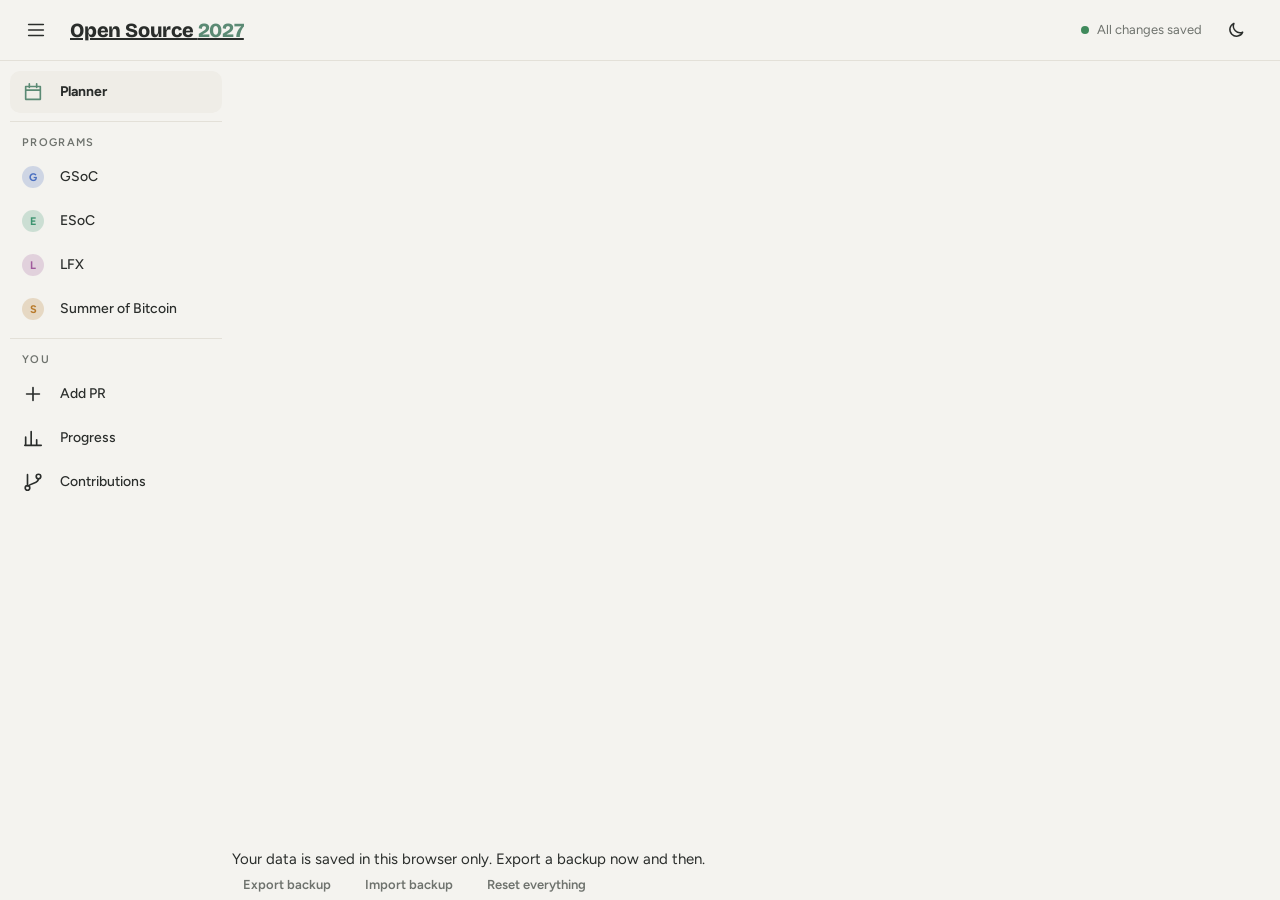
==== index.html @ abc7397d "update home and contributions pages" ====
<!doctype html>
<html lang="en">
<head>
  <meta charset="utf-8">
  <meta name="viewport" content="width=device-width, initial-scale=1">
  <meta name="description" content="Daily open source log">
  <meta name="theme-color" content="#f4f3ef" media="(prefers-color-scheme: light)">
  <meta name="theme-color" content="#161a1a" media="(prefers-color-scheme: dark)">
  <title>Planner · Open Source 2027</title>

  <!-- Fonts: Bricolage Grotesque (headings), Figtree (text), JetBrains Mono (dates and numbers) -->
  <link rel="preconnect" href="https://fonts.googleapis.com">
  <link rel="preconnect" href="https://fonts.gstatic.com" crossorigin>
  <link rel="stylesheet" href="https://fonts.googleapis.com/css2?family=Bricolage+Grotesque:opsz,wght@12..96,600..800&family=Figtree:wght@400;500;600;700&family=JetBrains+Mono:wght@400;500;600&display=swap">

  <!-- Styles: tokens first, then components, then app extras -->
  <script>try{var t=localStorage.getItem("open-source-2027-theme");if(t==="light"||t==="dark")document.documentElement.dataset.theme=t}catch(e){}</script>
  <link rel="stylesheet" href="css/tokens.css">
  <link rel="stylesheet" href="css/components.css">
  <link rel="stylesheet" href="css/app.css">
</head>
<body data-page="planner">
  <div class="os-app">
    <div id="app-header"></div>
    <main class="os-main" id="app">
      <noscript>This app needs JavaScript turned on.</noscript>
    </main>
    <footer id="app-footer"></footer>
  </div>

  <!-- Shared code (order matters: each file uses the ones above it) -->
  <script src="js/utils.js"></script>
  <script src="js/programs.js"></script>
  <script src="js/store.js"></script>
  <script src="js/components/ui.js"></script>
  <script src="js/components/modal.js"></script>
  <script src="js/components/layout.js"></script>
  <script src="js/components/worklog.js"></script>

  <!-- This page -->
  <script src="js/pages/planner.js"></script>
</body>
</html>
---- css/tokens.css ----
/* tokens.css
   Design tokens = named values for every colour, font, size and corner.
   Change a value here and the whole site follows. */


/* Calm, minimal theme: soft paper colours with a sage green accent.
   It follows the device: light by day, dark when the device is in dark mode. */
:root {
  color-scheme: light;

  /* Surfaces, back to front */
  --bg: #f4f3ef;          /* page background */
  --card: #fbfaf7;        /* cards and modals */
  --card-head: #efede7;   /* card header bars */
  --line: #e3e0d8;        /* borders */
  --track: #e2dfd6;       /* the "not done yet" part of bars and rings */

  /* Text */
  --ink: #2a2d2b;         /* main text */
  --muted: #6e726d;       /* secondary text */

  /* Actions and states */
  --accent: #5b8a74;      /* sage green: buttons, progress, highlights */
  --accent-ink: #ffffff;  /* text on top of the accent */
  --star: #b07f2c;        /* streaks, "in review" */
  --star-off: #c9c4b8;
  --success: #3f8a5c;     /* merged, goal met */
  --danger: #c0564c;      /* delete */
  --scrim: rgba(42, 45, 43, 0.35); /* layer behind a modal */

  /* One colour per program (checked so they are easy to tell apart) */
  --gsoc: #4a6fc0;
  --esoc: #3d9470;
  --lfx: #a05a9c;
  --sob: #b87a2a;

  --shadow-glow: 0 0 0 4px rgba(91, 138, 116, 0.22);
  --shadow-modal: 0 24px 64px rgba(42, 45, 43, 0.18);

  /* Fonts */
  --font-display: "Bricolage Grotesque", "Figtree", system-ui, sans-serif;
  --font-body: "Figtree", system-ui, -apple-system, "Segoe UI", sans-serif;
  --font-mono: "JetBrains Mono", ui-monospace, "SFMono-Regular", Menlo, monospace;

  /* Spacing */
  --space-1: 4px;
  --space-2: 8px;
  --space-3: 12px;
  --space-4: 16px;
  --space-5: 20px;
  --space-6: 28px;
  --space-7: 48px;

  /* Corners */
  --radius-sm: 6px;
  --radius-md: 10px;
  --radius-lg: 16px;
  --radius-pill: 999px;
}

/* Dark colours. Used when the device is in dark mode (unless you picked light with
   the sun/moon button), or when you picked dark with the button. */
@media (prefers-color-scheme: dark) {
  :root:not([data-theme="light"]) {
    color-scheme: dark;
    --bg: #161a1a;
    --card: #1d2122;
    --card-head: #252a2a;
    --line: #2d3333;
    --track: #384040;
    --ink: #e7ebe8;
    --muted: #97a09b;
    --accent: #93bfa9;
    --accent-ink: #12201a;
    --star: #d6b06a;
    --star-off: #4c5452;
    --success: #86c59b;
    --danger: #e08a80;
    --scrim: rgba(8, 11, 10, 0.6);
    --gsoc: #7392dc;
    --esoc: #4aa077;
    --lfx: #b873b1;
    --sob: #bd8336;
    --shadow-glow: 0 0 0 4px rgba(147, 191, 169, 0.22);
    --shadow-modal: 0 24px 64px rgba(0, 0, 0, 0.5);
  }
}
:root[data-theme="dark"] {
  color-scheme: dark;
  --bg: #161a1a;
  --card: #1d2122;
  --card-head: #252a2a;
  --line: #2d3333;
  --track: #384040;
  --ink: #e7ebe8;
  --muted: #97a09b;
  --accent: #93bfa9;
  --accent-ink: #12201a;
  --star: #d6b06a;
  --star-off: #4c5452;
  --success: #86c59b;
  --danger: #e08a80;
  --scrim: rgba(8, 11, 10, 0.6);
  --gsoc: #7392dc;
  --esoc: #4aa077;
  --lfx: #b873b1;
  --sob: #bd8336;
  --shadow-glow: 0 0 0 4px rgba(147, 191, 169, 0.22);
  --shadow-modal: 0 24px 64px rgba(0, 0, 0, 0.5);
}
:root[data-theme="light"] { color-scheme: light; }
---- css/components.css ----
/* Open Source 2027: component styles. Colours, fonts and sizes come from tokens.css. */

:root {
  --star-shape: url("data:image/svg+xml,%3Csvg xmlns='http://www.w3.org/2000/svg' viewBox='0 0 24 24'%3E%3Cpath d='M12 2.6l2.85 5.95 6.55.85-4.8 4.55 1.22 6.5L12 17.3l-5.82 3.15 1.22-6.5-4.8-4.55 6.55-.85z'/%3E%3C/svg%3E");
  --chev: url("data:image/svg+xml,%3Csvg xmlns='http://www.w3.org/2000/svg' viewBox='0 0 24 24' fill='none' stroke='%23a6959d' stroke-width='2' stroke-linecap='round' stroke-linejoin='round'%3E%3Cpath d='M6 9l6 6 6-6'/%3E%3C/svg%3E");
}

*, *::before, *::after { box-sizing: border-box; }
html, body { margin: 0; background: var(--bg); color: var(--ink); font-family: var(--font-body); font-size: 15px; line-height: 22px; -webkit-font-smoothing: antialiased; }
button, input, select, textarea { font: inherit; color: inherit; }
a { color: inherit; }
[hidden] { display: none !important; }

/* ---------- layout ---------- */
.os-app { background: var(--bg); }
.os-pad { padding: 24px; }
.os-main { padding: 28px 32px 48px; max-width: 1280px; margin: 0 auto; }
.os-stack { display: flex; flex-direction: column; gap: 20px; }
.os-row { display: flex; align-items: center; gap: 12px; flex-wrap: wrap; }
.os-grid-3 { display: grid; grid-template-columns: repeat(3, minmax(0, 1fr)); gap: 20px; align-items: start; }
.os-grid-4 { display: grid; grid-template-columns: repeat(4, minmax(0, 1fr)); gap: 20px; }
.os-split { display: grid; grid-template-columns: minmax(0, 1.75fr) minmax(0, 1fr); gap: 20px; align-items: start; }
.os-section { margin-top: 28px; }
.os-spacer { flex: 1; }

/* ---------- type ---------- */
.os-label { font: 600 11px/14px var(--font-body); letter-spacing: .12em; text-transform: uppercase; color: var(--muted); margin: 0; }
.os-h1 { font: 800 40px/44px var(--font-display); letter-spacing: -.02em; margin: 0; }
.os-h2 { font: 700 22px/28px var(--font-display); letter-spacing: -.01em; margin: 0; }
.os-h3 { font: 700 16px/22px var(--font-display); margin: 0; }
.os-mono { font-family: var(--font-mono); font-variant-numeric: tabular-nums; }
.os-muted { color: var(--muted); }
.os-small { font-size: 13px; line-height: 18px; }
.os-num-lg { font: 600 28px/32px var(--font-mono); font-variant-numeric: tabular-nums; }
.os-p { margin: 0; }

/* ---------- icons ---------- */
.os-ic { display: inline-flex; width: 18px; height: 18px; flex: none; }
.os-ic svg { width: 100%; height: 100%; display: block; }

/* ---------- top bar and side menu ---------- */
/* The page is a grid: top bar across the top, side menu on the left,
   page and footer on the right. --nav-w = side menu width. */
.os-app { --nav-w: 232px; display: grid; grid-template-columns: var(--nav-w) minmax(0, 1fr); grid-template-rows: auto 1fr auto; min-height: 100vh; }
.os-app.is-nav-mini { --nav-w: 76px; }
#app-header { display: contents; }
.os-top { grid-column: 1 / -1; position: sticky; top: 0; z-index: 30; display: flex; align-items: center; gap: 14px; padding: 10px 24px 10px 16px; background: var(--bg); border-bottom: 1px solid var(--line); }
.os-menu { appearance: none; width: 40px; height: 40px; border: 0; border-radius: 50%; background: transparent; color: var(--ink); display: grid; place-items: center; cursor: pointer; flex: none; }
.os-menu:hover { background: var(--card-head); }
.os-menu .os-ic { width: 22px; height: 22px; }
.os-brand { font: 800 20px/24px var(--font-display); letter-spacing: -.01em; margin: 0; white-space: nowrap; }
.os-brand b { color: var(--accent); font-weight: 800; }
.os-saved { display: inline-flex; align-items: center; gap: 8px; font-size: 13px; line-height: 18px; color: var(--muted); white-space: nowrap; }
.os-saved::before { content: ""; width: 8px; height: 8px; border-radius: 50%; background: var(--success); }

.os-nav { grid-column: 1; grid-row: 2 / 4; position: sticky; top: 61px; align-self: start; height: calc(100vh - 61px); overflow-y: auto; scrollbar-width: thin; padding: 10px 10px 24px; display: flex; flex-direction: column; gap: 6px; }
.os-nav__group { display: flex; flex-direction: column; gap: 2px; padding-bottom: 8px; border-bottom: 1px solid var(--line); }
.os-nav__group:last-child { border-bottom: 0; }
.os-nav__title { margin: 8px 12px 4px; font: 600 11px/14px var(--font-body); letter-spacing: .12em; text-transform: uppercase; color: var(--muted); }
.os-nav__item { display: flex; align-items: center; gap: 16px; height: 42px; padding: 0 12px; border-radius: var(--radius-md); color: var(--ink); text-decoration: none; font: 500 14px/20px var(--font-body); white-space: nowrap; }
.os-nav__item:hover { background: var(--card-head); }
.os-nav__item.is-active { background: var(--card-head); font-weight: 700; }
.os-nav__item.is-active .os-ic { color: var(--accent); }
.os-nav__item:focus-visible { outline: 2px solid var(--accent); outline-offset: -2px; }
.os-nav__item .os-ic { width: 22px; height: 22px; }
.os-nav__dot { width: 22px; height: 22px; flex: none; border-radius: 50%; background: color-mix(in srgb, var(--prog) 22%, transparent); color: var(--prog); display: grid; place-items: center; font: 700 11px/1 var(--font-body); }
.os-nav__item.is-active .os-nav__dot { background: var(--prog); color: var(--accent-ink); }
.os-nav__short { display: none; }

/* small menu (like YouTube's icon menu): icon on top, short name under it */
.is-nav-mini .os-nav { padding: 6px 4px; }
.is-nav-mini .os-nav__group { border-bottom: 0; padding-bottom: 0; }
.is-nav-mini .os-nav__title, .is-nav-mini .os-nav__label { display: none; }
.is-nav-mini .os-nav__item { flex-direction: column; justify-content: center; gap: 6px; height: 70px; padding: 0 2px; }
.is-nav-mini .os-nav__short { display: block; font-size: 10px; line-height: 12px; font-weight: 500; max-width: 100%; overflow: hidden; text-overflow: ellipsis; }

.os-app > main, .os-app > footer { grid-column: 2; min-width: 0; }
.os-main { container-type: inline-size; width: 100%; }
.os-nav-scrim { position: fixed; inset: 0; background: var(--scrim); z-index: 35; }

/* phone: no menu on the side, the button slides it in over the page */
@media (max-width: 760px) {
  .os-app, .os-app.is-nav-mini { --nav-w: 0px; grid-template-columns: minmax(0, 1fr); }
  .os-app > main, .os-app > footer { grid-column: 1; }
  .os-top { padding: 8px 16px 8px 8px; }
  .os-nav { position: fixed; top: 0; left: 0; bottom: 0; height: auto; align-self: stretch; width: 248px; z-index: 40; background: var(--card); border-right: 1px solid var(--line); padding-top: 16px; transform: translateX(-100%); transition: transform .2s ease-out; visibility: hidden; }
  .is-nav-open .os-nav { transform: none; visibility: visible; }
  .is-nav-mini .os-nav__title, .is-nav-mini .os-nav__label { display: revert; }
  .is-nav-mini .os-nav__short { display: none; }
  .is-nav-mini .os-nav__item { flex-direction: row; height: 42px; gap: 16px; padding: 0 12px; }
  .is-nav-mini .os-nav__group { border-bottom: 1px solid var(--line); padding-bottom: 8px; }
}
@media (max-width: 760px) { .os-main { padding: 20px 16px 40px; } }
@media (prefers-reduced-motion: reduce) { .os-nav { transition: none; } }

/* ---------- page header ---------- */
.os-phead { display: flex; align-items: flex-end; justify-content: space-between; gap: 16px; flex-wrap: wrap; margin-bottom: 24px; }
.os-phead .os-h1 { color: var(--prog, var(--ink)); }
.os-phead__sub { margin: 6px 0 0; color: var(--muted); font-size: 14px; line-height: 20px; }

/* ---------- cards ---------- */
.os-card { background: var(--card); border: 1px solid var(--line); border-radius: var(--radius-lg); overflow: hidden; min-width: 0; }
.os-card__head { display: flex; align-items: center; justify-content: space-between; gap: 12px; padding: 10px 12px 10px 20px; background: var(--card-head); min-height: 50px; }
.os-card__head .os-label { color: var(--ink); opacity: .9; }
.os-card__meta { font: 500 12px/16px var(--font-mono); color: var(--muted); }
.os-card__body { padding: 20px; }
.os-card__foot { padding: 14px 20px 18px; border-top: 1px solid var(--line); }

/* ---------- buttons ---------- */
.os-btn { appearance: none; display: inline-flex; align-items: center; justify-content: center; gap: 6px; height: 36px; padding: 0 14px; border-radius: var(--radius-md); border: 1px solid transparent; font: 600 14px/20px var(--font-body); cursor: pointer; white-space: nowrap; text-decoration: none; transition: background .15s, filter .15s; }
.os-btn .os-ic { width: 16px; height: 16px; }
.os-btn--primary { background: var(--accent); color: var(--accent-ink); }
.os-btn--primary:hover { filter: brightness(1.07); }
.os-btn--ghost { background: transparent; border-color: var(--line); color: var(--ink); }
.os-btn--ghost:hover { background: var(--card-head); }
.os-btn--quiet { background: transparent; color: var(--muted); }
.os-btn--quiet:hover { color: var(--ink); background: var(--card-head); }
.os-btn--sq { width: 36px; padding: 0; }
.os-btn--sm { height: 30px; padding: 0 10px; font-size: 13px; border-radius: 8px; }
.os-btn--sm.os-btn--sq { width: 30px; }
.os-iconbtn { appearance: none; display: inline-grid; place-items: center; width: 30px; height: 30px; border-radius: 8px; border: 0; background: transparent; color: var(--muted); cursor: pointer; flex: none; }
.os-iconbtn:hover { background: var(--card-head); color: var(--ink); }
.os-iconbtn--danger:hover { color: var(--danger); }
.os-iconbtn .os-ic { width: 16px; height: 16px; }
.os-btn:focus-visible, .os-iconbtn:focus-visible, .os-menu:focus-visible, .os-star:focus-visible, .os-seg button:focus-visible, .os-box:focus-visible { outline: 2px solid var(--accent); outline-offset: 2px; }

/* ---------- form fields ---------- */
.os-input, .os-select, .os-textarea { width: 100%; background: var(--bg); border: 1px solid var(--line); border-radius: var(--radius-md); color: var(--ink); padding: 0 12px; height: 38px; font-size: 14px; line-height: 20px; outline: none; transition: border-color .15s, box-shadow .15s; }
.os-textarea { height: auto; min-height: 88px; padding: 10px 12px; resize: vertical; display: block; }
.os-select { appearance: none; padding-right: 34px; background-image: var(--chev); background-repeat: no-repeat; background-position: right 10px center; background-size: 16px; cursor: pointer; }
.os-select--sm { height: 30px; font-size: 13px; border-radius: 8px; padding-left: 10px; }
.os-input::placeholder, .os-textarea::placeholder { color: var(--muted); }
.os-input:focus, .os-select:focus, .os-textarea:focus, .os-chipinput:focus-within { border-color: var(--accent); box-shadow: var(--shadow-glow); }
.os-field { display: flex; flex-direction: column; gap: 6px; min-width: 0; }
.os-field > label, .os-field__name { font: 600 13px/18px var(--font-body); color: var(--ink); }
.os-hint { font-size: 12px; line-height: 16px; color: var(--muted); margin: 0; }
.os-add { display: flex; gap: 8px; margin-top: 14px; }
.os-add .os-input { flex: 1; }
.os-input-icon { position: relative; }
.os-input-icon > .os-ic { position: absolute; left: 12px; top: 11px; width: 16px; height: 16px; color: var(--muted); pointer-events: none; }
.os-input-icon > .os-input { padding-left: 36px; }
.os-chipinput { display: flex; flex-wrap: wrap; gap: 6px; align-items: center; min-height: 38px; padding: 6px 8px; background: var(--bg); border: 1px solid var(--line); border-radius: var(--radius-md); }
.os-chipinput input { flex: 1; min-width: 140px; background: none; border: 0; outline: 0; height: 24px; font-size: 14px; color: var(--ink); padding: 0 4px; }
.os-chipinput input::placeholder { color: var(--muted); }
.os-seg { display: grid; grid-template-columns: repeat(4, minmax(0, 1fr)); gap: 4px; padding: 4px; background: var(--bg); border: 1px solid var(--line); border-radius: var(--radius-md); }
.os-seg button { appearance: none; border: 0; background: transparent; height: 30px; border-radius: 7px; font: 600 13px/1 var(--font-body); color: var(--muted); cursor: pointer; display: inline-flex; align-items: center; justify-content: center; gap: 6px; white-space: nowrap; }
.os-seg button::before { content: ""; width: 6px; height: 6px; border-radius: 50%; background: var(--c, var(--muted)); }
.os-seg button[aria-pressed="true"] { background: var(--card-head); color: var(--ink); }

/* ---------- checklist ---------- */
.os-tasks { list-style: none; margin: 0; padding: 0; }
.os-task { display: flex; align-items: center; gap: 10px; padding: 9px 0; border-bottom: 1px solid var(--line); font-size: 14px; line-height: 20px; }
.os-task:last-child { border-bottom: 0; }
.os-task__text { flex: 1; min-width: 0; overflow-wrap: anywhere; }
.os-box { appearance: none; flex: none; width: 18px; height: 18px; border-radius: 5px; border: 1.5px solid var(--muted); background: transparent; cursor: pointer; position: relative; padding: 0; margin: 0; transition: background .15s, border-color .15s; }
.os-box:checked { background: var(--accent); border-color: var(--accent); }
.os-box:checked::after { content: ""; position: absolute; left: 5px; top: 1.5px; width: 5px; height: 10px; border: solid var(--accent-ink); border-width: 0 2px 2px 0; transform: rotate(45deg); }
.os-box:disabled { cursor: not-allowed; }
.os-task.is-done .os-task__text { color: var(--muted); text-decoration: line-through; text-decoration-color: var(--star-off); }
.os-task .os-iconbtn { opacity: .55; width: 26px; height: 26px; }
.os-task:hover .os-iconbtn, .os-task .os-iconbtn:focus-visible { opacity: 1; }
.os-done-row { display: flex; align-items: center; justify-content: space-between; gap: 12px; margin: 4px 0 8px; font-size: 13px; line-height: 18px; color: var(--muted); }
.os-done-row b { color: var(--ink); font-weight: 600; }

/* ---------- progress ---------- */
.os-bar { height: 6px; border-radius: 999px; background: var(--track); overflow: hidden; }
.os-bar > span { display: block; height: 100%; border-radius: inherit; background: var(--accent); width: var(--p, 0%); transition: width .3s; }
.os-ring { --size: 72px; --w: 8px; width: var(--size); height: var(--size); border-radius: 50%; background: conic-gradient(var(--accent) calc(var(--v, 0) * 1%), var(--track) 0); display: grid; place-items: center; flex: none; position: relative; }
.os-ring::before { content: ""; position: absolute; inset: var(--w); border-radius: 50%; background: var(--ring-bg, var(--card)); }
.os-ring > span { position: relative; font: 600 15px/1 var(--font-mono); }
.os-ring--sm { --size: 38px; --w: 5px; }
.os-ring--sm > span { font-size: 10px; }
.os-ring--lg { --size: 112px; --w: 12px; }
.os-ring--lg > span { font-size: 22px; }
.os-ring--none { background: var(--track); }

/* ---------- stars ---------- */
.os-stars { display: inline-flex; gap: 4px; }
.os-star { appearance: none; border: 0; padding: 0; width: var(--s, 28px); height: var(--s, 28px); background: var(--star-off); cursor: pointer; -webkit-mask: var(--star-shape) center / contain no-repeat; mask: var(--star-shape) center / contain no-repeat; transition: background .12s, transform .12s; }
.os-star:hover { transform: scale(1.08); }
.os-star.is-on { background: var(--star); }
.os-stars[data-readonly] .os-star { cursor: default; transform: none; }
.os-stars--sm { gap: 2px; }
.os-stars--sm .os-star { --s: 13px; }
.os-stars--lg { gap: 6px; }
.os-stars--lg .os-star { --s: 38px; }

/* ---------- pills, chips, labels ---------- */
.os-pill { --c: var(--muted); display: inline-flex; align-items: center; gap: 6px; height: 24px; padding: 0 10px; border-radius: 999px; font: 600 12px/1 var(--font-body); white-space: nowrap; color: var(--c); background: color-mix(in srgb, var(--c) 15%, transparent); }
.os-pill::before { content: ""; width: 6px; height: 6px; border-radius: 50%; background: currentColor; }
.os-pill--exploring { --c: var(--muted); }
.os-pill--contributing { --c: var(--accent); }
.os-pill--applied { --c: var(--star); }
.os-pill--selected { --c: var(--success); }
.os-pill--open { --c: var(--muted); }
.os-pill--review { --c: var(--star); }
.os-pill--merged { --c: var(--success); }
.os-pill--closed { --c: var(--muted); }
.os-chip { display: inline-flex; align-items: center; gap: 8px; height: 30px; padding: 0 12px; border-radius: 999px; font: 600 13px/1 var(--font-body); white-space: nowrap; color: var(--prog); background: color-mix(in srgb, var(--prog) 13%, transparent); border: 1px solid color-mix(in srgb, var(--prog) 35%, transparent); }
.os-chip .os-ic { width: 15px; height: 15px; }
.os-chip .os-mono { font-weight: 500; font-size: 12px; }
.os-chip--sm { height: 22px; padding: 0 8px; font-size: 11px; letter-spacing: .02em; gap: 6px; }
.os-tech { display: inline-flex; align-items: center; gap: 4px; height: 22px; padding: 0 8px; border-radius: var(--radius-sm); background: var(--card-head); color: var(--ink); font: 500 12px/1 var(--font-mono); white-space: nowrap; }
.os-tech button { appearance: none; border: 0; background: none; color: var(--muted); padding: 0; width: 14px; height: 14px; display: grid; place-items: center; cursor: pointer; }
.os-tech button:hover { color: var(--ink); }
.os-tech button .os-ic { width: 12px; height: 12px; }
.os-count { display: inline-flex; align-items: center; gap: 6px; height: 24px; padding: 0 8px; border-radius: var(--radius-sm); background: var(--bg); color: var(--muted); font: 500 12px/1 var(--font-mono); white-space: nowrap; }
.os-count .os-ic { width: 13px; height: 13px; }
.os-count.is-urgent { color: var(--danger); background: color-mix(in srgb, var(--danger) 13%, transparent); }
.os-tag { display: inline-flex; align-items: center; height: 18px; padding: 0 6px; border-radius: 5px; font: 600 10px/1 var(--font-body); letter-spacing: .08em; text-transform: uppercase; border: 1px solid var(--line); color: var(--muted); white-space: nowrap; }
.os-tag--official { color: var(--ink); background: var(--card-head); border-color: var(--card-head); }
.os-tag--proposed { color: var(--accent); border-color: color-mix(in srgb, var(--accent) 45%, transparent); }
.os-tag--pending { color: var(--star); border-color: color-mix(in srgb, var(--star) 45%, transparent); }
.os-tag--expected { color: var(--muted); border-style: dashed; border-color: var(--star-off); }
.os-flag { display: inline-flex; align-items: center; gap: 4px; height: 18px; font: 700 9.5px/1 var(--font-body); letter-spacing: .1em; text-transform: uppercase; color: var(--muted); white-space: nowrap; }
.os-flag .os-ic { width: 11px; height: 11px; }
.os-flag--today { color: var(--accent-ink); background: var(--accent); padding: 0 6px; border-radius: 5px; }
.os-avatar { width: 40px; height: 40px; border-radius: 12px; display: grid; place-items: center; flex: none; font: 800 17px/1 var(--font-display); color: var(--prog, var(--accent)); background: color-mix(in srgb, var(--prog, var(--accent)) 16%, var(--card)); }

/* ---------- organizations ---------- */
.os-orgs__head, .os-org { display: grid; grid-template-columns: 40px minmax(0, 1fr) minmax(0, 210px) 124px 66px; column-gap: 18px; padding: 16px 20px; align-items: start; }
.os-orgs__head { padding-top: 10px; padding-bottom: 10px; border-bottom: 1px solid var(--line); }
.os-orgs__head > :first-child { grid-column: 1 / 3; }
.os-org { border-bottom: 1px solid var(--line); cursor: pointer; transition: background .15s; }
.os-org:last-child { border-bottom: 0; }
.os-org:hover { background: color-mix(in srgb, var(--card-head) 45%, transparent); }
.os-org__main { min-width: 0; }
.os-org__title { display: flex; align-items: baseline; gap: 8px; flex-wrap: wrap; }
.os-org__name { font: 700 16px/22px var(--font-display); margin: 0; }
.os-org__project { font-size: 14px; line-height: 20px; color: var(--ink); }
.os-org__project::before { content: "/"; color: var(--star-off); margin-right: 8px; }
.os-org__repo { display: inline-flex; align-items: center; gap: 4px; margin-top: 2px; font: 500 12px/16px var(--font-mono); color: var(--muted); text-decoration: none; }
.os-org__repo:hover { color: var(--accent); }
.os-org__repo .os-ic { width: 12px; height: 12px; }
.os-org__desc { margin: 8px 0 0; font-size: 14px; line-height: 20px; color: var(--ink); display: -webkit-box; -webkit-line-clamp: 2; -webkit-box-orient: vertical; overflow: hidden; max-width: 64ch; }
.os-org.is-open .os-org__desc { -webkit-line-clamp: unset; display: block; }
.os-org__more { display: inline-flex; align-items: center; gap: 2px; margin-top: 4px; font-size: 12px; line-height: 16px; color: var(--accent); font-weight: 600; }
.os-org__more .os-ic { width: 14px; height: 14px; transition: transform .2s; }
.os-org.is-open .os-org__more .os-ic { transform: rotate(180deg); }
.os-org__stack { display: flex; flex-wrap: wrap; gap: 6px; padding-top: 2px; }
.os-org__status { padding-top: 1px; }
.os-org__actions { display: flex; gap: 2px; justify-content: flex-end; margin-top: -3px; }

/* ---------- empty state ---------- */
.os-empty { display: flex; flex-direction: column; align-items: center; text-align: center; gap: 10px; padding: 36px 24px 40px; }
.os-empty__mark { width: 44px; height: 44px; border-radius: 14px; display: grid; place-items: center; background: var(--card-head); color: var(--muted); }
.os-empty__mark .os-ic { width: 20px; height: 20px; }
.os-empty__title { font: 700 16px/22px var(--font-display); margin: 0; }
.os-empty__text { margin: 0; font-size: 14px; line-height: 20px; color: var(--muted); max-width: 34ch; }

/* ---------- journal ---------- */
.os-entries { list-style: none; margin: 16px 0 0; padding: 0; }
.os-entry { display: flex; gap: 10px; padding: 12px 0; border-top: 1px solid var(--line); }
.os-entry__body { flex: 1; min-width: 0; }
.os-entry__date { font: 500 12px/16px var(--font-mono); color: var(--muted); }
.os-entry__text { margin: 3px 0 0; font-size: 14px; line-height: 20px; overflow-wrap: anywhere; }
.os-entry .os-iconbtn { opacity: .55; width: 26px; height: 26px; }
.os-entry:hover .os-iconbtn { opacity: 1; }

/* ---------- proposals ---------- */
.os-props { display: grid; grid-template-columns: repeat(2, minmax(0, 1fr)); gap: 16px; }
.os-prop { background: var(--card); border: 1px solid var(--line); border-radius: var(--radius-lg); padding: 18px 20px 20px; display: flex; flex-direction: column; gap: 16px; min-width: 0; }
.os-prop__top { display: flex; align-items: flex-start; justify-content: space-between; gap: 12px; }
.os-prop__title { font: 700 16px/22px var(--font-display); margin: 0; }
.os-prop__org { margin: 2px 0 0; font-size: 13px; line-height: 18px; color: var(--muted); }
.os-pipe { display: grid; grid-template-columns: repeat(5, minmax(0, 1fr)); gap: 4px; }
.os-step { display: flex; flex-direction: column; gap: 8px; font-size: 11.5px; line-height: 15px; color: var(--muted); min-width: 0; }
.os-step::before { content: ""; height: 6px; border-radius: 999px; background: var(--track); }
.os-step.is-done { color: var(--ink); }
.os-step.is-done::before { background: var(--accent); }
.os-step.is-now { color: var(--ink); font-weight: 700; }
.os-step.is-now::before { background: var(--accent); box-shadow: var(--shadow-glow); }
.os-step.is-accepted { color: var(--success); font-weight: 700; }
.os-step.is-accepted::before { background: var(--success); }
.os-prop__links { display: flex; align-items: center; gap: 8px; flex-wrap: wrap; font-size: 13px; line-height: 18px; }
.os-prop__links a { display: inline-flex; align-items: center; gap: 6px; color: var(--ink); text-decoration: none; font-weight: 600; }
.os-prop__links a:hover { color: var(--accent); }
.os-prop__links a .os-ic { width: 15px; height: 15px; color: var(--muted); }
.os-outline { background: var(--bg); border-radius: var(--radius-md); padding: 12px 14px; font-size: 13px; line-height: 19px; }
.os-outline ol { margin: 6px 0 0; padding-left: 18px; }
.os-outline li { margin: 2px 0; }

/* ---------- timeline ---------- */
.os-tl { list-style: none; margin: 0; padding: 0; }
.os-tl__item { --prog-line: color-mix(in srgb, var(--prog) 35%, var(--line)); position: relative; padding: 0 0 20px 28px; }
.os-tl__item::before { content: ""; position: absolute; left: 5px; top: 18px; bottom: 0; width: 2px; background: var(--prog-line); border-radius: 2px; }
.os-tl__item:last-child { padding-bottom: 0; }
.os-tl__item:last-child::before { display: none; }
.os-tl__dot { position: absolute; left: 0; top: 4px; width: 12px; height: 12px; border-radius: 50%; border: 2px solid var(--prog); background: var(--card); }
.os-tl__date { font: 500 12px/16px var(--font-mono); color: var(--muted); }
.os-tl__title { font-weight: 600; font-size: 14px; line-height: 20px; margin: 2px 0 4px; }
.os-tl__item.is-past .os-tl__dot { border-color: var(--star-off); background: var(--star-off); }
.os-tl__item.is-past::before { background: var(--line); }
.os-tl__item.is-past .os-tl__title { color: var(--muted); font-weight: 500; }
.os-tl__item.is-past .os-tag { opacity: .7; }
.os-tl__item.is-now .os-tl__dot { background: var(--prog); box-shadow: 0 0 0 4px color-mix(in srgb, var(--prog) 25%, transparent), 0 0 18px 2px color-mix(in srgb, var(--prog) 55%, transparent); }
.os-tl__item.is-now .os-tl__box { background: color-mix(in srgb, var(--prog) 10%, transparent); border: 1px solid color-mix(in srgb, var(--prog) 35%, transparent); border-radius: 12px; padding: 8px 12px 10px; margin: -9px 0 0 -6px; }
.os-tl__item.is-now .os-tl__date { color: var(--prog); }

/* ---------- stat tiles ---------- */
.os-stat { background: var(--card); border: 1px solid var(--line); border-radius: var(--radius-lg); padding: 18px 20px; display: flex; flex-direction: column; gap: 8px; }
.os-stat__note { font-size: 12px; line-height: 16px; color: var(--muted); }

/* ---------- table ---------- */
.os-tablewrap { overflow-x: auto; }
.os-table { width: 100%; border-collapse: collapse; font-size: 14px; line-height: 20px; }
.os-table th { text-align: left; padding: 10px 16px; font: 600 11px/14px var(--font-body); letter-spacing: .12em; text-transform: uppercase; color: var(--muted); border-bottom: 1px solid var(--line); white-space: nowrap; }
.os-table td { padding: 12px 16px; border-bottom: 1px solid var(--line); vertical-align: middle; }
.os-table tr:last-child td { border-bottom: 0; }
.os-table tbody tr:hover td { background: color-mix(in srgb, var(--card-head) 40%, transparent); }
.os-table .os-mono { font-size: 13px; color: var(--muted); white-space: nowrap; }

/* ---------- modal ---------- */
.os-scrim { position: fixed; inset: 0; background: var(--scrim); display: grid; place-items: center; padding: 24px; z-index: 50; }
.os-scrim--inline { position: absolute; }
.os-modal { width: 100%; max-width: 580px; max-height: 100%; overflow: auto; background: var(--card); border: 1px solid var(--line); border-radius: var(--radius-lg); box-shadow: var(--shadow-modal); }
.os-modal__head { display: flex; align-items: flex-start; justify-content: space-between; gap: 12px; padding: 22px 24px 4px; }
.os-modal__body { display: grid; grid-template-columns: 1fr 1fr; gap: 16px; padding: 18px 24px 22px; }
.os-modal__body .os-full { grid-column: 1 / -1; }
.os-modal__foot { display: flex; justify-content: flex-end; gap: 8px; padding: 14px 24px 18px; border-top: 1px solid var(--line); background: color-mix(in srgb, var(--card-head) 35%, var(--card)); }

/* ---------- phone and narrow widths (the app reacts to its own width) ---------- */
@container (max-width: 1060px) {
  .os-grid-3 { grid-template-columns: 1fr 1fr; }
  .os-grid-3 > :last-child { grid-column: 1 / -1; }
}
@container (max-width: 760px) {
  .os-h1 { font-size: 32px; line-height: 36px; }
  .os-grid-3, .os-split, .os-props, .os-grid-4 { grid-template-columns: 1fr; }
  .os-grid-3 > :last-child { grid-column: auto; }
  .os-grid-4 { grid-template-columns: 1fr 1fr; gap: 12px; }
  .os-section { margin-top: 20px; }
  .os-stack { gap: 16px; }
  .os-card__head { padding-left: 16px; }
  .os-card__body { padding: 16px; }
  .os-orgs__head { display: none; }
  .os-org { grid-template-columns: 40px minmax(0, 1fr) auto; grid-template-areas: "av main act" ". stack stack" ". status status"; row-gap: 10px; column-gap: 12px; padding: 16px; }
  .os-org > .os-avatar { grid-area: av; }
  .os-org__main { grid-area: main; }
  .os-org__stack { grid-area: stack; }
  .os-org__status { grid-area: status; }
  .os-org__actions { grid-area: act; }
  .os-modal__body { grid-template-columns: 1fr; }
  .os-seg { grid-template-columns: 1fr 1fr; }
}

/* ---------- planner: daily open source log ---------- */
.os-plan-head { display: flex; align-items: flex-end; justify-content: space-between; gap: 20px; flex-wrap: wrap; margin-bottom: 24px; }
.os-plan-date { display: flex; flex-direction: column; align-items: flex-end; gap: 10px; text-align: right; }
.os-plan-date__text { display: flex; flex-direction: column; align-items: flex-end; gap: 4px; }
.os-plan-date__day { font: 800 28px/32px var(--font-display); letter-spacing: -.01em; }
.os-plan-date__num { font-size: 15px; line-height: 20px; color: var(--muted); }
.os-plan-date__nav .os-btn:disabled { opacity: .45; cursor: default; }
.os-plan-block { border-left: 4px solid var(--prog); }
.os-plan-block__head { flex-wrap: wrap; }
.os-plan-block__head .os-h2 { font-size: 19px; line-height: 24px; }
.os-plan-block__dot { width: 10px; height: 10px; border-radius: 50%; background: var(--prog); }
.os-plan-block__body { display: flex; flex-direction: column; gap: 12px; }
.os-plan-empty { margin: 0; }
.os-log { border: 1px solid var(--line); border-radius: var(--radius-md); padding: 14px 16px; background: color-mix(in srgb, var(--card-head) 25%, var(--card)); }
.os-log__top { display: flex; align-items: center; justify-content: space-between; gap: 12px; }
.os-log__org { display: flex; align-items: center; gap: 8px; min-width: 0; }
.os-log__org .os-ic { color: var(--prog); }
.os-log__org .os-h3 { overflow-wrap: anywhere; }
.os-log__actions { gap: 2px; flex: none; }
.os-log__tech { display: flex; flex-wrap: wrap; gap: 6px; margin-top: 10px; }
.os-log__grid { display: grid; grid-template-columns: repeat(3, minmax(0, 1fr)); gap: 16px; margin-top: 14px; padding-top: 14px; border-top: 1px solid var(--line); }
.os-log__cell { min-width: 0; display: flex; flex-direction: column; gap: 6px; }
.os-log__cell .os-label { display: inline-flex; align-items: center; gap: 6px; }
.os-log__cell .os-label .os-ic { width: 14px; height: 14px; }
.os-log__cell .os-p { font-size: 14px; line-height: 20px; overflow-wrap: anywhere; }
.os-log__text { white-space: pre-wrap; }
.os-log__links { display: flex; flex-wrap: wrap; gap: 6px 14px; }
.os-entry-link { display: inline-flex; align-items: center; gap: 6px; font-size: 13px; line-height: 18px; color: var(--accent); text-decoration: none; min-width: 0; }
.os-entry-link span { overflow: hidden; text-overflow: ellipsis; white-space: nowrap; }
.os-entry-link:hover span { text-decoration: underline; }
.os-entry-link .os-ic { width: 15px; height: 15px; }
@container (max-width: 760px) {
  .os-log__grid { grid-template-columns: 1fr; gap: 12px; }
  .os-plan-date, .os-plan-date__text { align-items: flex-start; text-align: left; }
}

/* ---------- progress and contributions: PRs from the Planner ---------- */
.os-stats3 { grid-template-columns: repeat(3, minmax(0, 1fr)); }
.os-stats3 > :last-child { grid-column: auto; }
.os-prorg { border: 1px solid var(--line); border-radius: var(--radius-md); padding: 14px 16px; background: color-mix(in srgb, var(--card-head) 25%, var(--card)); }
.os-prorg__head { display: flex; align-items: center; justify-content: space-between; gap: 12px; flex-wrap: wrap; }
.os-prorg__label { margin-top: 14px; }
.os-prlist { list-style: none; margin: 6px 0 0; padding: 0; display: flex; flex-direction: column; }
.os-prlist li { display: flex; align-items: center; justify-content: space-between; gap: 12px; padding: 7px 0; border-bottom: 1px solid var(--line); min-width: 0; }
.os-prlist li:last-child { border-bottom: 0; }
.os-log__pr { display: flex; align-items: center; gap: 10px; flex-wrap: wrap; margin-top: 4px; }
.os-prog-chip { display: inline-flex; align-items: center; gap: 6px; font-size: 13px; line-height: 18px; white-space: nowrap; }
.os-prog-chip::before { content: ""; width: 8px; height: 8px; border-radius: 50%; background: var(--prog); }
.os-prcell { max-width: 360px; }
@container (max-width: 760px) {
  .os-stats3 { grid-template-columns: 1fr; gap: 12px; }
}

/* ---------- work log on program pages, PR rows, planner summary ---------- */
.os-worklog-head { display: flex; align-items: flex-end; justify-content: space-between; gap: 16px; flex-wrap: wrap; padding: 18px 20px; background: var(--card-head); border-bottom: 1px solid var(--line); border-radius: var(--radius-lg) var(--radius-lg) 0 0; }
.os-worklog-head .os-phead__sub { display: flex; align-items: center; gap: 10px; flex-wrap: wrap; margin-top: 6px; }
.os-worklog-head .os-plan-date__day { font-size: 22px; line-height: 26px; }
.os-log__prs { display: flex; flex-direction: column; gap: 6px; margin-top: 8px; }
.os-log__prs > .os-label { display: inline-flex; align-items: center; gap: 6px; }
.os-log__prs > .os-label .os-ic { width: 14px; height: 14px; }
.os-log__pr { margin-top: 0; min-width: 0; }
.os-prrows { display: flex; flex-direction: column; gap: 8px; }
.os-prrow { display: grid; grid-template-columns: minmax(0, 1fr) 170px auto; gap: 8px; align-items: center; }
.os-prrows__add { align-self: flex-start; }
.os-sum { list-style: none; margin: 0; padding: 0; display: flex; flex-direction: column; }
.os-sum__row { display: flex; align-items: flex-start; justify-content: space-between; gap: 8px 20px; flex-wrap: wrap; padding: 10px 0; border-bottom: 1px solid var(--line); }
.os-sum__row:first-child { padding-top: 0; }
.os-sum__row:last-child { border-bottom: 0; padding-bottom: 0; }
.os-sum__main { display: flex; flex-direction: column; gap: 2px; min-width: 0; }
.os-sum__org { display: inline-flex; align-items: center; gap: 8px; font-weight: 600; font-size: 14px; line-height: 20px; }
.os-sum__org .os-ic { color: var(--prog); width: 16px; height: 16px; }
.os-sum__issue { font-size: 13px; line-height: 18px; color: var(--muted); padding-left: 24px; overflow-wrap: anywhere; }
.os-sum__prs { display: grid; grid-template-columns: minmax(0, auto) auto; gap: 6px 10px; align-items: center; min-width: 0; }
.os-plan-empty a { color: var(--accent); }
@media (max-width: 560px) {
  .os-prrow { grid-template-columns: minmax(0, 1fr) auto; }
  .os-prrow .os-select { grid-column: 1; }
  .os-prrow .os-iconbtn { grid-row: 1 / span 2; grid-column: 2; }
}

/* ---------- planner dashboard ---------- */
.os-dash-head { margin-bottom: 20px; }
.os-hero { margin-bottom: 20px; display: grid; grid-template-columns: minmax(0, 1.45fr) minmax(0, 1fr); gap: 20px; align-items: stretch; }
.os-num-md { font: 600 26px/30px var(--font-mono); font-variant-numeric: tabular-nums; }

/* focus timer */
.os-timer { padding: 22px 24px; display: flex; flex-direction: column; gap: 18px; position: relative; overflow: hidden;
  background: radial-gradient(120% 90% at 0% 0%, color-mix(in srgb, var(--accent) 14%, var(--card)) 0%, var(--card) 60%); }
.os-timer__top { display: flex; align-items: flex-start; justify-content: space-between; gap: 12px; }
.os-timer__top .os-h2 { font-size: 20px; line-height: 26px; margin-top: 4px; }
.os-live { display: inline-flex; align-items: center; gap: 8px; font: 600 12px/16px var(--font-body); letter-spacing: .08em; text-transform: uppercase; color: var(--accent); }
.os-live i { width: 8px; height: 8px; border-radius: 50%; background: var(--accent); animation: os-pulse 1.4s ease-in-out infinite; }
@keyframes os-pulse { 0%, 100% { opacity: 1; transform: scale(1); } 50% { opacity: .35; transform: scale(.7); } }
.os-timer__main { display: grid; grid-template-columns: 220px minmax(0, 1fr); gap: 28px; align-items: center; flex: 1; }
.os-timer__ring { position: relative; width: 220px; height: 220px; }
.os-tring { width: 100%; height: 100%; display: block; }
.os-tring circle { transition: stroke-dashoffset .9s linear; }
.os-timer__center { position: absolute; inset: 0; display: flex; flex-direction: column; align-items: center; justify-content: center; gap: 2px; }
.os-timer__time { font-size: 34px; line-height: 40px; font-weight: 600; letter-spacing: -.02em; }
.os-timer__of { font-size: 12px; line-height: 16px; color: var(--muted); }
.os-timer__pct { margin-top: 6px; font-size: 12px; line-height: 16px; padding: 2px 8px; border-radius: 999px; background: color-mix(in srgb, var(--accent) 18%, transparent); color: var(--accent); }
.os-timer__side { display: flex; flex-direction: column; gap: 12px; min-width: 0; }
.os-pchips { display: flex; flex-wrap: wrap; gap: 8px; }
.os-pchip { appearance: none; cursor: pointer; display: inline-flex; align-items: center; gap: 8px; height: 34px; padding: 0 14px; border-radius: 999px; border: 1px solid var(--line); background: var(--card); color: var(--ink); font: 500 13px/1 var(--font-body); }
.os-pchip::before { content: ""; width: 8px; height: 8px; border-radius: 50%; background: var(--prog); }
.os-pchip:hover { border-color: var(--prog); }
.os-pchip.is-on { border-color: var(--prog); background: color-mix(in srgb, var(--prog) 18%, var(--card)); font-weight: 700; }
.os-pchip:focus-visible { outline: 2px solid var(--accent); outline-offset: 2px; }
.os-timer__go { height: 46px; font-size: 15px; gap: 10px; align-self: flex-start; padding: 0 22px; }
.os-timer__go .os-ic { width: 18px; height: 18px; }
.is-running .os-timer__go { background: var(--card-head); color: var(--ink); }
.os-timer__msg { margin: 0; font-size: 14px; line-height: 20px; color: var(--muted); min-height: 20px; }
.os-timer__msg b { color: var(--ink); }
.os-split-bar { display: flex; gap: 2px; height: 10px; border-radius: 999px; overflow: hidden; background: var(--track); }
.os-split-bar span { background: var(--prog); min-width: 4px; }
.os-split-bar.is-empty span { background: var(--track); }
.os-legend { display: flex; flex-wrap: wrap; gap: 6px 14px; margin-top: 8px; }
.os-legend__i { display: inline-flex; align-items: center; gap: 6px; font-size: 12px; line-height: 16px; color: var(--muted); }
.os-legend__i::before { content: ""; width: 8px; height: 8px; border-radius: 2px; background: var(--prog); }
.os-legend__i b { color: var(--ink); font-weight: 500; }

/* today */
.os-today { padding: 22px 24px; display: flex; flex-direction: column; gap: 16px; }
.os-today__head { display: flex; justify-content: space-between; align-items: flex-start; gap: 12px; }
.os-today__day { font: 800 30px/34px var(--font-display); letter-spacing: -.01em; margin: 4px 0 2px; }
.os-streak { display: flex; align-items: center; gap: 10px; padding: 10px 14px; border-radius: var(--radius-md); background: color-mix(in srgb, var(--star) 14%, var(--card)); border: 1px solid color-mix(in srgb, var(--star) 35%, transparent); }
.os-streak__n { font-size: 30px; line-height: 32px; font-weight: 600; color: var(--star); }
.os-streak__l { font-size: 11px; line-height: 14px; color: var(--muted); text-transform: uppercase; letter-spacing: .06em; }
.os-today__nums { display: grid; grid-template-columns: 1fr 1fr; gap: 12px; }
.os-today__nums > div { display: flex; flex-direction: column; gap: 4px; padding: 12px 14px; border-radius: var(--radius-md); background: var(--card-head); }
.os-todayrows { display: flex; flex-direction: column; }
.os-todayrow { display: grid; grid-template-columns: 140px minmax(0, 1fr) auto 16px; gap: 10px; align-items: center; padding: 9px 4px; border-bottom: 1px solid var(--line); color: var(--ink); text-decoration: none; font-size: 14px; line-height: 20px; }
.os-todayrow:last-child { border-bottom: 0; }
.os-todayrow:hover { background: color-mix(in srgb, var(--prog) 8%, transparent); }
.os-todayrow__name { display: inline-flex; align-items: center; gap: 8px; font-weight: 600; }
.os-todayrow__name::before { content: ""; width: 8px; height: 8px; border-radius: 50%; background: var(--prog); }
.os-todayrow__what { overflow: hidden; text-overflow: ellipsis; white-space: nowrap; }
.os-todayrow__n { font-size: 12px; color: var(--muted); }
.os-todayrow .os-ic { width: 16px; height: 16px; color: var(--muted); }

/* overall tiles */
.os-stat--fancy { position: relative; }
.os-stat__icon { position: absolute; top: 16px; right: 16px; width: 32px; height: 32px; border-radius: 10px; display: grid; place-items: center; background: color-mix(in srgb, var(--accent) 14%, transparent); color: var(--accent); }
.os-stat__icon .os-ic { width: 16px; height: 16px; }

/* charts */
.os-charts { grid-template-columns: minmax(0, 1.5fr) minmax(0, 1fr); align-items: stretch; }
.os-chartcard { padding: 20px 22px; display: flex; flex-direction: column; gap: 16px; }
.os-chartcard__head { display: flex; justify-content: space-between; align-items: flex-end; gap: 12px; }
.os-chartcard__head .os-h2 { font-size: 18px; line-height: 24px; margin-top: 4px; }
.os-wchart { position: relative; display: grid; grid-template-columns: repeat(14, minmax(0, 1fr)); gap: 6px; align-items: end; height: 170px; border-bottom: 1px solid var(--line); margin-top: 10px; }
.os-wchart__goal { position: absolute; left: 0; right: 0; height: 0; border-top: 1px dashed color-mix(in srgb, var(--success) 75%, transparent); pointer-events: none; z-index: 1; }
.os-wchart__goal span { position: absolute; right: 0; bottom: 2px; font: 500 11px/14px var(--font-mono); color: var(--success); background: var(--card); padding-left: 6px; }
.os-wbar { height: 100%; display: flex; align-items: flex-end; justify-content: center; }
.os-wbar__fill { width: min(100%, 26px); border-radius: 4px 4px 0 0; background: color-mix(in srgb, var(--accent) 50%, var(--track)); transition: height .4s ease-out; }
.os-wbar__fill.is-met { background: var(--accent); }
.os-wbar:hover .os-wbar__fill { filter: brightness(1.2); }
.os-wchart__labels { display: grid; grid-template-columns: repeat(14, minmax(0, 1fr)); gap: 6px; margin-top: -8px; }
.os-wbar__d { text-align: center; font: 500 11px/16px var(--font-mono); color: var(--muted); }
.os-wbar__d.is-today { color: var(--ink); font-weight: 700; }
.os-hgrid { display: grid; grid-template-rows: repeat(7, 1fr); grid-auto-flow: column; grid-auto-columns: minmax(0, 1fr); gap: 4px; }
.os-hcell { aspect-ratio: 1; max-width: 100%; border-radius: 3px; background: var(--track); opacity: .55; display: inline-block; }
.os-hcell[data-l="1"] { background: color-mix(in srgb, var(--accent) 35%, var(--track)); opacity: 1; }
.os-hcell[data-l="2"] { background: color-mix(in srgb, var(--accent) 60%, var(--track)); opacity: 1; }
.os-hcell[data-l="3"] { background: color-mix(in srgb, var(--accent) 80%, var(--track)); opacity: 1; }
.os-hcell[data-l="4"] { background: var(--accent); opacity: 1; }
.os-hcell[data-l="f"] { background: transparent; box-shadow: inset 0 0 0 1px var(--line); opacity: 1; }
.os-hcell[data-today] { box-shadow: 0 0 0 1.5px var(--ink); }
.os-hlegend { display: flex; align-items: center; justify-content: flex-end; gap: 4px; font: 500 11px/14px var(--font-mono); color: var(--muted); }
.os-hlegend .os-hcell { width: 12px; }

/* program cards */
.os-pcard { display: flex; flex-direction: column; gap: 8px; padding: 18px 18px 16px; border-radius: var(--radius-lg); border: 1px solid var(--line); text-decoration: none; color: var(--ink);
  background: linear-gradient(160deg, color-mix(in srgb, var(--prog) 16%, var(--card)) 0%, var(--card) 70%); transition: transform .15s ease-out, border-color .15s; }
.os-pcard:hover { transform: translateY(-2px); border-color: var(--prog); }
.os-pcard__top { display: flex; align-items: center; gap: 10px; }
.os-pcard__top .os-ic { margin-left: auto; color: var(--muted); width: 16px; height: 16px; }
.os-pcard__dot { width: 28px; height: 28px; border-radius: 50%; display: grid; place-items: center; background: var(--prog); color: var(--accent-ink); font: 700 13px/1 var(--font-body); }
.os-pcard__name { font-weight: 700; font-size: 15px; }
.os-pcard__hours { font-size: 36px; line-height: 40px; font-weight: 600; margin-top: 6px; }
.os-pcard__hours small { font-size: 16px; color: var(--muted); margin-left: 2px; }
.os-pcard__sub { font-size: 12px; line-height: 16px; color: var(--muted); }
.os-pcard__bar { height: 6px; border-radius: 999px; background: var(--track); overflow: hidden; }
.os-pcard__bar span { display: block; height: 100%; background: var(--prog); border-radius: 999px; }
.os-pcard__facts { display: flex; flex-wrap: wrap; gap: 4px 12px; font-size: 12px; line-height: 16px; color: var(--muted); margin-top: 4px; }
.os-pcard__facts b { color: var(--ink); font-weight: 600; }

/* timer pill in the top bar on other pages */
.os-timer-pill { display: inline-flex; align-items: center; gap: 8px; height: 30px; padding: 0 12px; border-radius: 999px; background: color-mix(in srgb, var(--accent) 16%, var(--card)); color: var(--ink); text-decoration: none; font-size: 13px; }
.os-timer-pill i { width: 8px; height: 8px; border-radius: 50%; background: var(--accent); animation: os-pulse 1.4s ease-in-out infinite; }

@container (max-width: 1060px) {
  .os-hero, .os-charts { grid-template-columns: 1fr; }
  .os-pcards { grid-template-columns: 1fr 1fr; }
}
@container (max-width: 760px) {
  .os-timer__main { grid-template-columns: 1fr; justify-items: center; gap: 20px; }
  .os-timer__side { width: 100%; }
  .os-timer__go { align-self: stretch; justify-content: center; }
  .os-timer, .os-today { padding: 18px 16px; }
}
@container (max-width: 480px) {
  .os-pcards { grid-template-columns: 1fr; }
  .os-todayrow { grid-template-columns: 96px minmax(0, 1fr) auto 16px; }
  .os-wchart { gap: 3px; }
}
@media (prefers-reduced-motion: reduce) {
  .os-live i, .os-timer-pill i { animation: none; }
  .os-tring circle, .os-wbar__fill, .os-pcard { transition: none; }
}

/* ---------- today's tasks (planner to-do list) ---------- */
.os-tasks { padding: 20px 22px; display: flex; flex-direction: column; gap: 14px; }
.os-tasks__head { display: flex; justify-content: space-between; align-items: flex-end; gap: 12px; flex-wrap: wrap; }
.os-tasks__head .os-h2 { font-size: 18px; line-height: 24px; margin-top: 4px; }
.os-tasks__prog { display: flex; flex-direction: column; align-items: flex-end; gap: 6px; min-width: 140px; font-size: 12px; color: var(--muted); }
.os-tasks__prog .os-pcard__bar { width: 140px; }
.os-tasks__prog .os-pcard__bar span { background: var(--success); }
.os-taskform { display: grid; grid-template-columns: minmax(0, 1fr) auto auto; gap: 10px; align-items: center; }
.os-pchip--sm { height: 30px; padding: 0 12px; font-size: 12px; }
.os-tfilters { display: flex; flex-wrap: wrap; gap: 4px; border-bottom: 1px solid var(--line); padding-bottom: 10px; }
.os-tfilter { appearance: none; cursor: pointer; border: 0; background: transparent; color: var(--muted); font: 500 13px/18px var(--font-body); padding: 5px 10px; border-radius: 8px; display: inline-flex; gap: 6px; align-items: center; }
.os-tfilter .os-mono { font-size: 11px; opacity: .8; }
.os-tfilter:hover { background: var(--card-head); color: var(--ink); }
.os-tfilter.is-on { background: var(--card-head); color: var(--ink); box-shadow: inset 0 -2px 0 var(--prog, var(--accent)); }
.os-tfilter:focus-visible { outline: 2px solid var(--accent); outline-offset: 1px; }
.os-tasklist { list-style: none; margin: 0; padding: 0; display: flex; flex-direction: column; }
.os-task { display: grid; grid-template-columns: minmax(0, 1fr) auto auto; gap: 10px; align-items: center; padding: 8px 4px 8px 10px; border-bottom: 1px solid var(--line); border-left: 3px solid var(--prog); }
.os-task:last-child { border-bottom: 0; }
.os-task__check { display: flex; align-items: center; gap: 12px; cursor: pointer; min-width: 0; }
.os-task__check input { position: absolute; opacity: 0; width: 1px; height: 1px; }
.os-task__box { width: 20px; height: 20px; flex: none; border-radius: 6px; border: 1.5px solid var(--muted); display: grid; place-items: center; color: transparent; }
.os-task__box .os-ic { width: 14px; height: 14px; }
.os-task__check input:checked + .os-task__box { background: var(--success); border-color: var(--success); color: var(--accent-ink); }
.os-task__check input:focus-visible + .os-task__box { outline: 2px solid var(--accent); outline-offset: 2px; }
.os-task__text { font-size: 14px; line-height: 20px; overflow-wrap: anywhere; }
.os-task.is-done .os-task__text { text-decoration: line-through; color: var(--muted); }
.os-task__tag { font: 600 11px/16px var(--font-body); padding: 2px 8px; border-radius: 999px; color: var(--prog); background: color-mix(in srgb, var(--prog) 16%, transparent); white-space: nowrap; }
.os-task-empty { padding: 10px 0; border: 0; }
.os-num-md small { font-size: 15px; color: var(--muted); }
@container (max-width: 760px) {
  .os-taskform { grid-template-columns: 1fr; }
  .os-taskform .os-btn { justify-content: center; }
  .os-tasks__prog { align-items: flex-start; }
}

/* ---------- My PRs on program pages ---------- */
.os-prtable { margin-top: 10px; }
.os-prtable td { vertical-align: middle; }
.os-prtitle { display: block; font-size: 14px; line-height: 20px; font-weight: 500; margin-bottom: 2px; overflow-wrap: anywhere; }
.os-prtable__act { white-space: nowrap; text-align: right; }
.os-prstatus { min-width: 118px; font-weight: 600; }
.os-prstatus--review { color: var(--star); }
.os-prstatus--merged { color: var(--success); }
.os-prstatus--closed { color: var(--muted); }
.os-prorg + .os-prorg { margin-top: 0; }
.os-prtable { table-layout: fixed; min-width: 640px; }
.os-prtable th:nth-child(1) { width: 40px; }
.os-prtable th:nth-child(3) { width: 150px; }
.os-prtable th:nth-child(4), .os-prtable th:nth-child(5) { width: 112px; }
.os-prtable th:nth-child(6) { width: 84px; }
.os-prtable .os-entry-link { max-width: 100%; }

/* ---------- Add PR page ---------- */
.os-prform { padding: 22px 24px; display: flex; flex-direction: column; gap: 18px; }
.os-prform__head { display: flex; justify-content: space-between; align-items: flex-end; gap: 12px; flex-wrap: wrap; }
.os-prform__head .os-h2 { font-size: 20px; line-height: 26px; margin-top: 4px; }
.os-prform__grid { display: grid; grid-template-columns: repeat(2, minmax(0, 1fr)); gap: 14px 16px; }
.os-prform__grid .os-field { display: flex; flex-direction: column; gap: 6px; min-width: 0; }
.os-prform__link { grid-column: 1 / -1; }
.os-notes { display: grid; grid-template-columns: repeat(2, minmax(0, 1fr)); gap: 14px 16px; }
.os-note { display: flex; flex-direction: column; gap: 6px; min-width: 0; }
.os-note__label { display: inline-flex; align-items: center; gap: 8px; font-weight: 600; font-size: 13px; line-height: 18px; }
.os-note__label .os-ic { width: 16px; height: 16px; color: var(--accent); }
.os-note .os-textarea { min-height: 96px; resize: vertical; }
.os-prform__error { margin: 0; min-height: 18px; color: var(--danger); font-size: 13px; line-height: 18px; }
.os-prform__error:empty { display: none; }
.os-prform__foot { display: flex; justify-content: flex-end; gap: 10px; }
.os-tfilters--plain { border-bottom: 0; padding-bottom: 0; }
.os-prcards { display: grid; grid-template-columns: 1fr; gap: 14px; }
.os-prcard { background: var(--card); border: 1px solid var(--line); border-left: 3px solid var(--prog); border-radius: var(--radius-lg); padding: 16px 18px; display: flex; flex-direction: column; gap: 8px; }
.os-prcard__top { display: flex; justify-content: space-between; align-items: center; gap: 10px; flex-wrap: wrap; }
.os-prcard__id { display: flex; align-items: center; gap: 10px; min-width: 0; }
.os-prcard__org { font-weight: 600; font-size: 14px; }
.os-prcard__title { margin: 0; font: 600 17px/24px var(--font-body); overflow-wrap: anywhere; }
.os-prcard__meta { display: flex; align-items: center; gap: 8px 16px; flex-wrap: wrap; }
.os-prcard__notes { display: grid; grid-template-columns: repeat(4, minmax(0, 1fr)); gap: 12px; margin-top: 6px; padding-top: 12px; border-top: 1px solid var(--line); }
.os-prcard__note { min-width: 0; display: flex; flex-direction: column; gap: 4px; }
.os-prcard__note .os-label { display: inline-flex; align-items: center; gap: 6px; }
.os-prcard__note .os-label .os-ic { width: 13px; height: 13px; }
.os-prcard__note .os-p { font-size: 14px; line-height: 20px; white-space: pre-wrap; overflow-wrap: anywhere; }
.os-prcard__note.is-empty .os-p { color: var(--muted); font-style: italic; }

/* ---------- Progress: daily reports ---------- */
.os-rep { padding: 18px 20px; display: flex; flex-direction: column; gap: 14px; }
.os-rep.is-today { border-color: color-mix(in srgb, var(--accent) 45%, var(--line)); }
.os-rep__head { display: flex; justify-content: space-between; align-items: center; gap: 12px; flex-wrap: wrap; }
.os-rep__date { display: flex; align-items: baseline; gap: 10px; flex-wrap: wrap; }
.os-rep__day { margin: 0; font: 700 18px/24px var(--font-display); }
.os-rep__grid { display: grid; grid-template-columns: repeat(3, minmax(0, 1fr)); gap: 18px; }
.os-rep__block { min-width: 0; display: flex; flex-direction: column; gap: 8px; padding: 14px; border-radius: var(--radius-md); background: var(--card-head); }
.os-rep__block > .os-label { display: inline-flex; align-items: center; gap: 6px; }
.os-rep__block > .os-label .os-ic { width: 14px; height: 14px; }
.os-rep__big { margin: 0; font-size: 20px; line-height: 26px; font-weight: 600; }
.os-rep__big small { font-size: 12px; font-weight: 400; color: var(--muted); }
.os-rep__bar { display: block; height: 6px; border-radius: 999px; background: var(--track); overflow: hidden; }
.os-rep__bar > span { display: block; height: 100%; border-radius: 999px; background: var(--accent); }
.os-rep__bar.is-met > span { background: var(--success); }
.os-rep__list { list-style: none; margin: 0; padding: 0; display: flex; flex-direction: column; gap: 6px; }
.os-rep__list li { display: flex; align-items: center; gap: 8px; font-size: 13px; line-height: 18px; min-width: 0; }
.os-rep__text { flex: 1; min-width: 0; overflow-wrap: anywhere; }
.os-rep__list li.is-open .os-rep__text { color: var(--muted); }
.os-rep__mark { width: 16px; height: 16px; flex: none; border-radius: 5px; border: 1.5px solid var(--muted); display: grid; place-items: center; }
.os-rep__list li.is-done .os-rep__mark { background: var(--success); border-color: var(--success); color: var(--accent-ink); }
.os-rep__mark .os-ic { width: 11px; height: 11px; }
@container (max-width: 1060px) { .os-prcard__notes { grid-template-columns: repeat(2, minmax(0, 1fr)); } }
@container (max-width: 860px) { .os-rep__grid { grid-template-columns: 1fr; } }
@container (max-width: 760px) {
  .os-prform { padding: 18px 16px; }
  .os-prform__grid, .os-notes, .os-prcard__notes { grid-template-columns: 1fr; }
}
.os-prcard__top .os-select { width: auto; }
.os-prcard__top .os-row { flex-wrap: nowrap; }
.os-rep__list li { flex-wrap: wrap; }
.os-rep__list .os-entry-link { display: inline; }
.os-rep__list .os-entry-link span { white-space: normal; }
.os-rep__list .os-entry-link .os-ic { vertical-align: -2px; margin-right: 4px; }
.os-theme .os-ic { width: 20px; height: 20px; }
@media (max-width: 760px) {
  .os-top { gap: 8px; }
  .os-saved { font-size: 0; gap: 0; }
  .os-brand { font-size: 18px; }
  .os-timer-pill { padding: 0 10px; font-size: 12px; }
}
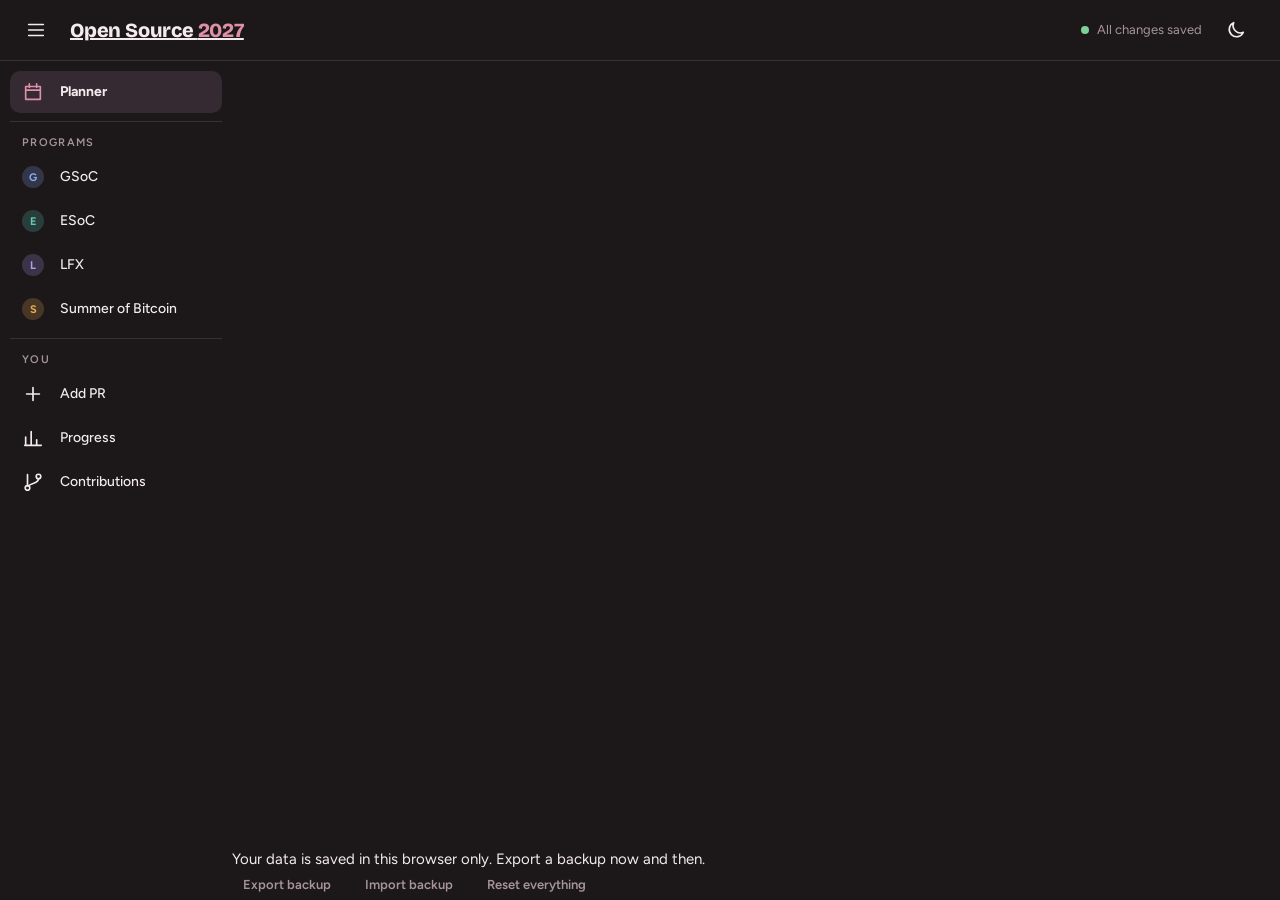
==== commit b907c165: "update home page" ====
--- a/index.html
+++ b/index.html
@@ -15,9 +15,9 @@
 
   <!-- Styles: tokens first, then components, then app extras -->
   <script>try{var t=localStorage.getItem("open-source-2027-theme");if(t==="light"||t==="dark")document.documentElement.dataset.theme=t}catch(e){}</script>
-  <link rel="stylesheet" href="css/tokens.css">
-  <link rel="stylesheet" href="css/components.css">
-  <link rel="stylesheet" href="css/app.css">
+  <link rel="stylesheet" href="css/tokens.css?v=20261125">
+  <link rel="stylesheet" href="css/components.css?v=20261125">
+  <link rel="stylesheet" href="css/app.css?v=20261125">
 </head>
 <body data-page="planner">
   <div class="os-app">
@@ -29,15 +29,15 @@
   </div>
 
   <!-- Shared code (order matters: each file uses the ones above it) -->
-  <script src="js/utils.js"></script>
-  <script src="js/programs.js"></script>
-  <script src="js/store.js"></script>
-  <script src="js/components/ui.js"></script>
-  <script src="js/components/modal.js"></script>
-  <script src="js/components/layout.js"></script>
-  <script src="js/components/worklog.js"></script>
+  <script src="js/utils.js?v=20261125"></script>
+  <script src="js/programs.js?v=20261125"></script>
+  <script src="js/store.js?v=20261125"></script>
+  <script src="js/components/ui.js?v=20261125"></script>
+  <script src="js/components/modal.js?v=20261125"></script>
+  <script src="js/components/layout.js?v=20261125"></script>
+  <script src="js/components/worklog.js?v=20261125"></script>
 
   <!-- This page -->
-  <script src="js/pages/planner.js"></script>
+  <script src="js/pages/planner.js?v=20261125"></script>
 </body>
 </html>
--- a/css/tokens.css
+++ b/css/tokens.css
@@ -2,40 +2,38 @@
    Design tokens = named values for every colour, font, size and corner.
    Change a value here and the whole site follows. */
 
-
-/* Calm, minimal theme: soft paper colours with a sage green accent.
-   It follows the device: light by day, dark when the device is in dark mode. */
 :root {
-  color-scheme: light;
+  color-scheme: dark;
 
   /* Surfaces, back to front */
-  --bg: #f4f3ef;          /* page background */
-  --card: #fbfaf7;        /* cards and modals */
-  --card-head: #efede7;   /* card header bars */
-  --line: #e3e0d8;        /* borders */
-  --track: #e2dfd6;       /* the "not done yet" part of bars and rings */
+  --bg: #1c1719;          /* page background */
+  --card: #241e22;        /* cards and modals */
+  --card-head: #352a31;   /* card header bars */
+  --line: #3a2f35;        /* borders */
+  --track: #54434c;       /* the "not done yet" part of bars and rings */
 
   /* Text */
-  --ink: #2a2d2b;         /* main text */
-  --muted: #6e726d;       /* secondary text */
+  --ink: #f4ebef;         /* main text */
+  --muted: #a6959d;       /* secondary text */
 
   /* Actions and states */
-  --accent: #5b8a74;      /* sage green: buttons, progress, highlights */
-  --accent-ink: #ffffff;  /* text on top of the accent */
-  --star: #b07f2c;        /* streaks, "in review" */
-  --star-off: #c9c4b8;
-  --success: #3f8a5c;     /* merged, goal met */
-  --danger: #c0564c;      /* delete */
-  --scrim: rgba(42, 45, 43, 0.35); /* layer behind a modal */
+  --accent: #dd91a6;      /* pink: buttons, progress, highlights */
+  --accent-ink: #1c1719;  /* text on top of pink */
+  --star: #f2c14e;        /* filled stars */
+  --star-off: #7d6973;    /* empty stars */
+  --success: #7fcf9a;     /* Selected, Accepted, Merged */
+  --danger: #f07a7a;      /* under 14 days, delete */
+  --scrim: rgba(12, 9, 11, 0.66); /* dark layer behind a modal */
 
-  /* One colour per program (checked so they are easy to tell apart) */
-  --gsoc: #4a6fc0;
-  --esoc: #3d9470;
-  --lfx: #a05a9c;
-  --sob: #b87a2a;
+  /* One colour per program */
+  --gsoc: #88aaf0;
+  --esoc: #5dcbb8;
+  --lfx: #aca1f2;
+  --sob: #e9aa55;
 
-  --shadow-glow: 0 0 0 4px rgba(91, 138, 116, 0.22);
-  --shadow-modal: 0 24px 64px rgba(42, 45, 43, 0.18);
+  /* Shadows */
+  --shadow-glow: 0 0 0 4px rgba(221, 145, 166, 0.22);
+  --shadow-modal: 0 24px 64px rgba(0, 0, 0, 0.55);
 
   /* Fonts */
   --font-display: "Bricolage Grotesque", "Figtree", system-ui, sans-serif;
@@ -57,55 +55,3 @@
   --radius-lg: 16px;
   --radius-pill: 999px;
 }
-
-/* Dark colours. Used when the device is in dark mode (unless you picked light with
-   the sun/moon button), or when you picked dark with the button. */
-@media (prefers-color-scheme: dark) {
-  :root:not([data-theme="light"]) {
-    color-scheme: dark;
-    --bg: #161a1a;
-    --card: #1d2122;
-    --card-head: #252a2a;
-    --line: #2d3333;
-    --track: #384040;
-    --ink: #e7ebe8;
-    --muted: #97a09b;
-    --accent: #93bfa9;
-    --accent-ink: #12201a;
-    --star: #d6b06a;
-    --star-off: #4c5452;
-    --success: #86c59b;
-    --danger: #e08a80;
-    --scrim: rgba(8, 11, 10, 0.6);
-    --gsoc: #7392dc;
-    --esoc: #4aa077;
-    --lfx: #b873b1;
-    --sob: #bd8336;
-    --shadow-glow: 0 0 0 4px rgba(147, 191, 169, 0.22);
-    --shadow-modal: 0 24px 64px rgba(0, 0, 0, 0.5);
-  }
-}
-:root[data-theme="dark"] {
-  color-scheme: dark;
-  --bg: #161a1a;
-  --card: #1d2122;
-  --card-head: #252a2a;
-  --line: #2d3333;
-  --track: #384040;
-  --ink: #e7ebe8;
-  --muted: #97a09b;
-  --accent: #93bfa9;
-  --accent-ink: #12201a;
-  --star: #d6b06a;
-  --star-off: #4c5452;
-  --success: #86c59b;
-  --danger: #e08a80;
-  --scrim: rgba(8, 11, 10, 0.6);
-  --gsoc: #7392dc;
-  --esoc: #4aa077;
-  --lfx: #b873b1;
-  --sob: #bd8336;
-  --shadow-glow: 0 0 0 4px rgba(147, 191, 169, 0.22);
-  --shadow-modal: 0 24px 64px rgba(0, 0, 0, 0.5);
-}
-:root[data-theme="light"] { color-scheme: light; }
--- a/css/components.css
+++ b/css/components.css
@@ -65,7 +65,7 @@
 .os-nav__item:focus-visible { outline: 2px solid var(--accent); outline-offset: -2px; }
 .os-nav__item .os-ic { width: 22px; height: 22px; }
 .os-nav__dot { width: 22px; height: 22px; flex: none; border-radius: 50%; background: color-mix(in srgb, var(--prog) 22%, transparent); color: var(--prog); display: grid; place-items: center; font: 700 11px/1 var(--font-body); }
-.os-nav__item.is-active .os-nav__dot { background: var(--prog); color: var(--accent-ink); }
+.os-nav__item.is-active .os-nav__dot { background: var(--prog); color: var(--bg); }
 .os-nav__short { display: none; }
 
 /* small menu (like YouTube's icon menu): icon on top, short name under it */
@@ -196,7 +196,6 @@
 .os-pill--open { --c: var(--muted); }
 .os-pill--review { --c: var(--star); }
 .os-pill--merged { --c: var(--success); }
-.os-pill--closed { --c: var(--muted); }
 .os-chip { display: inline-flex; align-items: center; gap: 8px; height: 30px; padding: 0 12px; border-radius: 999px; font: 600 13px/1 var(--font-body); white-space: nowrap; color: var(--prog); background: color-mix(in srgb, var(--prog) 13%, transparent); border: 1px solid color-mix(in srgb, var(--prog) 35%, transparent); }
 .os-chip .os-ic { width: 15px; height: 15px; }
 .os-chip .os-mono { font-weight: 500; font-size: 12px; }
@@ -397,285 +396,3 @@
 @container (max-width: 760px) {
   .os-stats3 { grid-template-columns: 1fr; gap: 12px; }
 }
-
-/* ---------- work log on program pages, PR rows, planner summary ---------- */
-.os-worklog-head { display: flex; align-items: flex-end; justify-content: space-between; gap: 16px; flex-wrap: wrap; padding: 18px 20px; background: var(--card-head); border-bottom: 1px solid var(--line); border-radius: var(--radius-lg) var(--radius-lg) 0 0; }
-.os-worklog-head .os-phead__sub { display: flex; align-items: center; gap: 10px; flex-wrap: wrap; margin-top: 6px; }
-.os-worklog-head .os-plan-date__day { font-size: 22px; line-height: 26px; }
-.os-log__prs { display: flex; flex-direction: column; gap: 6px; margin-top: 8px; }
-.os-log__prs > .os-label { display: inline-flex; align-items: center; gap: 6px; }
-.os-log__prs > .os-label .os-ic { width: 14px; height: 14px; }
-.os-log__pr { margin-top: 0; min-width: 0; }
-.os-prrows { display: flex; flex-direction: column; gap: 8px; }
-.os-prrow { display: grid; grid-template-columns: minmax(0, 1fr) 170px auto; gap: 8px; align-items: center; }
-.os-prrows__add { align-self: flex-start; }
-.os-sum { list-style: none; margin: 0; padding: 0; display: flex; flex-direction: column; }
-.os-sum__row { display: flex; align-items: flex-start; justify-content: space-between; gap: 8px 20px; flex-wrap: wrap; padding: 10px 0; border-bottom: 1px solid var(--line); }
-.os-sum__row:first-child { padding-top: 0; }
-.os-sum__row:last-child { border-bottom: 0; padding-bottom: 0; }
-.os-sum__main { display: flex; flex-direction: column; gap: 2px; min-width: 0; }
-.os-sum__org { display: inline-flex; align-items: center; gap: 8px; font-weight: 600; font-size: 14px; line-height: 20px; }
-.os-sum__org .os-ic { color: var(--prog); width: 16px; height: 16px; }
-.os-sum__issue { font-size: 13px; line-height: 18px; color: var(--muted); padding-left: 24px; overflow-wrap: anywhere; }
-.os-sum__prs { display: grid; grid-template-columns: minmax(0, auto) auto; gap: 6px 10px; align-items: center; min-width: 0; }
-.os-plan-empty a { color: var(--accent); }
-@media (max-width: 560px) {
-  .os-prrow { grid-template-columns: minmax(0, 1fr) auto; }
-  .os-prrow .os-select { grid-column: 1; }
-  .os-prrow .os-iconbtn { grid-row: 1 / span 2; grid-column: 2; }
-}
-
-/* ---------- planner dashboard ---------- */
-.os-dash-head { margin-bottom: 20px; }
-.os-hero { margin-bottom: 20px; display: grid; grid-template-columns: minmax(0, 1.45fr) minmax(0, 1fr); gap: 20px; align-items: stretch; }
-.os-num-md { font: 600 26px/30px var(--font-mono); font-variant-numeric: tabular-nums; }
-
-/* focus timer */
-.os-timer { padding: 22px 24px; display: flex; flex-direction: column; gap: 18px; position: relative; overflow: hidden;
-  background: radial-gradient(120% 90% at 0% 0%, color-mix(in srgb, var(--accent) 14%, var(--card)) 0%, var(--card) 60%); }
-.os-timer__top { display: flex; align-items: flex-start; justify-content: space-between; gap: 12px; }
-.os-timer__top .os-h2 { font-size: 20px; line-height: 26px; margin-top: 4px; }
-.os-live { display: inline-flex; align-items: center; gap: 8px; font: 600 12px/16px var(--font-body); letter-spacing: .08em; text-transform: uppercase; color: var(--accent); }
-.os-live i { width: 8px; height: 8px; border-radius: 50%; background: var(--accent); animation: os-pulse 1.4s ease-in-out infinite; }
-@keyframes os-pulse { 0%, 100% { opacity: 1; transform: scale(1); } 50% { opacity: .35; transform: scale(.7); } }
-.os-timer__main { display: grid; grid-template-columns: 220px minmax(0, 1fr); gap: 28px; align-items: center; flex: 1; }
-.os-timer__ring { position: relative; width: 220px; height: 220px; }
-.os-tring { width: 100%; height: 100%; display: block; }
-.os-tring circle { transition: stroke-dashoffset .9s linear; }
-.os-timer__center { position: absolute; inset: 0; display: flex; flex-direction: column; align-items: center; justify-content: center; gap: 2px; }
-.os-timer__time { font-size: 34px; line-height: 40px; font-weight: 600; letter-spacing: -.02em; }
-.os-timer__of { font-size: 12px; line-height: 16px; color: var(--muted); }
-.os-timer__pct { margin-top: 6px; font-size: 12px; line-height: 16px; padding: 2px 8px; border-radius: 999px; background: color-mix(in srgb, var(--accent) 18%, transparent); color: var(--accent); }
-.os-timer__side { display: flex; flex-direction: column; gap: 12px; min-width: 0; }
-.os-pchips { display: flex; flex-wrap: wrap; gap: 8px; }
-.os-pchip { appearance: none; cursor: pointer; display: inline-flex; align-items: center; gap: 8px; height: 34px; padding: 0 14px; border-radius: 999px; border: 1px solid var(--line); background: var(--card); color: var(--ink); font: 500 13px/1 var(--font-body); }
-.os-pchip::before { content: ""; width: 8px; height: 8px; border-radius: 50%; background: var(--prog); }
-.os-pchip:hover { border-color: var(--prog); }
-.os-pchip.is-on { border-color: var(--prog); background: color-mix(in srgb, var(--prog) 18%, var(--card)); font-weight: 700; }
-.os-pchip:focus-visible { outline: 2px solid var(--accent); outline-offset: 2px; }
-.os-timer__go { height: 46px; font-size: 15px; gap: 10px; align-self: flex-start; padding: 0 22px; }
-.os-timer__go .os-ic { width: 18px; height: 18px; }
-.is-running .os-timer__go { background: var(--card-head); color: var(--ink); }
-.os-timer__msg { margin: 0; font-size: 14px; line-height: 20px; color: var(--muted); min-height: 20px; }
-.os-timer__msg b { color: var(--ink); }
-.os-split-bar { display: flex; gap: 2px; height: 10px; border-radius: 999px; overflow: hidden; background: var(--track); }
-.os-split-bar span { background: var(--prog); min-width: 4px; }
-.os-split-bar.is-empty span { background: var(--track); }
-.os-legend { display: flex; flex-wrap: wrap; gap: 6px 14px; margin-top: 8px; }
-.os-legend__i { display: inline-flex; align-items: center; gap: 6px; font-size: 12px; line-height: 16px; color: var(--muted); }
-.os-legend__i::before { content: ""; width: 8px; height: 8px; border-radius: 2px; background: var(--prog); }
-.os-legend__i b { color: var(--ink); font-weight: 500; }
-
-/* today */
-.os-today { padding: 22px 24px; display: flex; flex-direction: column; gap: 16px; }
-.os-today__head { display: flex; justify-content: space-between; align-items: flex-start; gap: 12px; }
-.os-today__day { font: 800 30px/34px var(--font-display); letter-spacing: -.01em; margin: 4px 0 2px; }
-.os-streak { display: flex; align-items: center; gap: 10px; padding: 10px 14px; border-radius: var(--radius-md); background: color-mix(in srgb, var(--star) 14%, var(--card)); border: 1px solid color-mix(in srgb, var(--star) 35%, transparent); }
-.os-streak__n { font-size: 30px; line-height: 32px; font-weight: 600; color: var(--star); }
-.os-streak__l { font-size: 11px; line-height: 14px; color: var(--muted); text-transform: uppercase; letter-spacing: .06em; }
-.os-today__nums { display: grid; grid-template-columns: 1fr 1fr; gap: 12px; }
-.os-today__nums > div { display: flex; flex-direction: column; gap: 4px; padding: 12px 14px; border-radius: var(--radius-md); background: var(--card-head); }
-.os-todayrows { display: flex; flex-direction: column; }
-.os-todayrow { display: grid; grid-template-columns: 140px minmax(0, 1fr) auto 16px; gap: 10px; align-items: center; padding: 9px 4px; border-bottom: 1px solid var(--line); color: var(--ink); text-decoration: none; font-size: 14px; line-height: 20px; }
-.os-todayrow:last-child { border-bottom: 0; }
-.os-todayrow:hover { background: color-mix(in srgb, var(--prog) 8%, transparent); }
-.os-todayrow__name { display: inline-flex; align-items: center; gap: 8px; font-weight: 600; }
-.os-todayrow__name::before { content: ""; width: 8px; height: 8px; border-radius: 50%; background: var(--prog); }
-.os-todayrow__what { overflow: hidden; text-overflow: ellipsis; white-space: nowrap; }
-.os-todayrow__n { font-size: 12px; color: var(--muted); }
-.os-todayrow .os-ic { width: 16px; height: 16px; color: var(--muted); }
-
-/* overall tiles */
-.os-stat--fancy { position: relative; }
-.os-stat__icon { position: absolute; top: 16px; right: 16px; width: 32px; height: 32px; border-radius: 10px; display: grid; place-items: center; background: color-mix(in srgb, var(--accent) 14%, transparent); color: var(--accent); }
-.os-stat__icon .os-ic { width: 16px; height: 16px; }
-
-/* charts */
-.os-charts { grid-template-columns: minmax(0, 1.5fr) minmax(0, 1fr); align-items: stretch; }
-.os-chartcard { padding: 20px 22px; display: flex; flex-direction: column; gap: 16px; }
-.os-chartcard__head { display: flex; justify-content: space-between; align-items: flex-end; gap: 12px; }
-.os-chartcard__head .os-h2 { font-size: 18px; line-height: 24px; margin-top: 4px; }
-.os-wchart { position: relative; display: grid; grid-template-columns: repeat(14, minmax(0, 1fr)); gap: 6px; align-items: end; height: 170px; border-bottom: 1px solid var(--line); margin-top: 10px; }
-.os-wchart__goal { position: absolute; left: 0; right: 0; height: 0; border-top: 1px dashed color-mix(in srgb, var(--success) 75%, transparent); pointer-events: none; z-index: 1; }
-.os-wchart__goal span { position: absolute; right: 0; bottom: 2px; font: 500 11px/14px var(--font-mono); color: var(--success); background: var(--card); padding-left: 6px; }
-.os-wbar { height: 100%; display: flex; align-items: flex-end; justify-content: center; }
-.os-wbar__fill { width: min(100%, 26px); border-radius: 4px 4px 0 0; background: color-mix(in srgb, var(--accent) 50%, var(--track)); transition: height .4s ease-out; }
-.os-wbar__fill.is-met { background: var(--accent); }
-.os-wbar:hover .os-wbar__fill { filter: brightness(1.2); }
-.os-wchart__labels { display: grid; grid-template-columns: repeat(14, minmax(0, 1fr)); gap: 6px; margin-top: -8px; }
-.os-wbar__d { text-align: center; font: 500 11px/16px var(--font-mono); color: var(--muted); }
-.os-wbar__d.is-today { color: var(--ink); font-weight: 700; }
-.os-hgrid { display: grid; grid-template-rows: repeat(7, 1fr); grid-auto-flow: column; grid-auto-columns: minmax(0, 1fr); gap: 4px; }
-.os-hcell { aspect-ratio: 1; max-width: 100%; border-radius: 3px; background: var(--track); opacity: .55; display: inline-block; }
-.os-hcell[data-l="1"] { background: color-mix(in srgb, var(--accent) 35%, var(--track)); opacity: 1; }
-.os-hcell[data-l="2"] { background: color-mix(in srgb, var(--accent) 60%, var(--track)); opacity: 1; }
-.os-hcell[data-l="3"] { background: color-mix(in srgb, var(--accent) 80%, var(--track)); opacity: 1; }
-.os-hcell[data-l="4"] { background: var(--accent); opacity: 1; }
-.os-hcell[data-l="f"] { background: transparent; box-shadow: inset 0 0 0 1px var(--line); opacity: 1; }
-.os-hcell[data-today] { box-shadow: 0 0 0 1.5px var(--ink); }
-.os-hlegend { display: flex; align-items: center; justify-content: flex-end; gap: 4px; font: 500 11px/14px var(--font-mono); color: var(--muted); }
-.os-hlegend .os-hcell { width: 12px; }
-
-/* program cards */
-.os-pcard { display: flex; flex-direction: column; gap: 8px; padding: 18px 18px 16px; border-radius: var(--radius-lg); border: 1px solid var(--line); text-decoration: none; color: var(--ink);
-  background: linear-gradient(160deg, color-mix(in srgb, var(--prog) 16%, var(--card)) 0%, var(--card) 70%); transition: transform .15s ease-out, border-color .15s; }
-.os-pcard:hover { transform: translateY(-2px); border-color: var(--prog); }
-.os-pcard__top { display: flex; align-items: center; gap: 10px; }
-.os-pcard__top .os-ic { margin-left: auto; color: var(--muted); width: 16px; height: 16px; }
-.os-pcard__dot { width: 28px; height: 28px; border-radius: 50%; display: grid; place-items: center; background: var(--prog); color: var(--accent-ink); font: 700 13px/1 var(--font-body); }
-.os-pcard__name { font-weight: 700; font-size: 15px; }
-.os-pcard__hours { font-size: 36px; line-height: 40px; font-weight: 600; margin-top: 6px; }
-.os-pcard__hours small { font-size: 16px; color: var(--muted); margin-left: 2px; }
-.os-pcard__sub { font-size: 12px; line-height: 16px; color: var(--muted); }
-.os-pcard__bar { height: 6px; border-radius: 999px; background: var(--track); overflow: hidden; }
-.os-pcard__bar span { display: block; height: 100%; background: var(--prog); border-radius: 999px; }
-.os-pcard__facts { display: flex; flex-wrap: wrap; gap: 4px 12px; font-size: 12px; line-height: 16px; color: var(--muted); margin-top: 4px; }
-.os-pcard__facts b { color: var(--ink); font-weight: 600; }
-
-/* timer pill in the top bar on other pages */
-.os-timer-pill { display: inline-flex; align-items: center; gap: 8px; height: 30px; padding: 0 12px; border-radius: 999px; background: color-mix(in srgb, var(--accent) 16%, var(--card)); color: var(--ink); text-decoration: none; font-size: 13px; }
-.os-timer-pill i { width: 8px; height: 8px; border-radius: 50%; background: var(--accent); animation: os-pulse 1.4s ease-in-out infinite; }
-
-@container (max-width: 1060px) {
-  .os-hero, .os-charts { grid-template-columns: 1fr; }
-  .os-pcards { grid-template-columns: 1fr 1fr; }
-}
-@container (max-width: 760px) {
-  .os-timer__main { grid-template-columns: 1fr; justify-items: center; gap: 20px; }
-  .os-timer__side { width: 100%; }
-  .os-timer__go { align-self: stretch; justify-content: center; }
-  .os-timer, .os-today { padding: 18px 16px; }
-}
-@container (max-width: 480px) {
-  .os-pcards { grid-template-columns: 1fr; }
-  .os-todayrow { grid-template-columns: 96px minmax(0, 1fr) auto 16px; }
-  .os-wchart { gap: 3px; }
-}
-@media (prefers-reduced-motion: reduce) {
-  .os-live i, .os-timer-pill i { animation: none; }
-  .os-tring circle, .os-wbar__fill, .os-pcard { transition: none; }
-}
-
-/* ---------- today's tasks (planner to-do list) ---------- */
-.os-tasks { padding: 20px 22px; display: flex; flex-direction: column; gap: 14px; }
-.os-tasks__head { display: flex; justify-content: space-between; align-items: flex-end; gap: 12px; flex-wrap: wrap; }
-.os-tasks__head .os-h2 { font-size: 18px; line-height: 24px; margin-top: 4px; }
-.os-tasks__prog { display: flex; flex-direction: column; align-items: flex-end; gap: 6px; min-width: 140px; font-size: 12px; color: var(--muted); }
-.os-tasks__prog .os-pcard__bar { width: 140px; }
-.os-tasks__prog .os-pcard__bar span { background: var(--success); }
-.os-taskform { display: grid; grid-template-columns: minmax(0, 1fr) auto auto; gap: 10px; align-items: center; }
-.os-pchip--sm { height: 30px; padding: 0 12px; font-size: 12px; }
-.os-tfilters { display: flex; flex-wrap: wrap; gap: 4px; border-bottom: 1px solid var(--line); padding-bottom: 10px; }
-.os-tfilter { appearance: none; cursor: pointer; border: 0; background: transparent; color: var(--muted); font: 500 13px/18px var(--font-body); padding: 5px 10px; border-radius: 8px; display: inline-flex; gap: 6px; align-items: center; }
-.os-tfilter .os-mono { font-size: 11px; opacity: .8; }
-.os-tfilter:hover { background: var(--card-head); color: var(--ink); }
-.os-tfilter.is-on { background: var(--card-head); color: var(--ink); box-shadow: inset 0 -2px 0 var(--prog, var(--accent)); }
-.os-tfilter:focus-visible { outline: 2px solid var(--accent); outline-offset: 1px; }
-.os-tasklist { list-style: none; margin: 0; padding: 0; display: flex; flex-direction: column; }
-.os-task { display: grid; grid-template-columns: minmax(0, 1fr) auto auto; gap: 10px; align-items: center; padding: 8px 4px 8px 10px; border-bottom: 1px solid var(--line); border-left: 3px solid var(--prog); }
-.os-task:last-child { border-bottom: 0; }
-.os-task__check { display: flex; align-items: center; gap: 12px; cursor: pointer; min-width: 0; }
-.os-task__check input { position: absolute; opacity: 0; width: 1px; height: 1px; }
-.os-task__box { width: 20px; height: 20px; flex: none; border-radius: 6px; border: 1.5px solid var(--muted); display: grid; place-items: center; color: transparent; }
-.os-task__box .os-ic { width: 14px; height: 14px; }
-.os-task__check input:checked + .os-task__box { background: var(--success); border-color: var(--success); color: var(--accent-ink); }
-.os-task__check input:focus-visible + .os-task__box { outline: 2px solid var(--accent); outline-offset: 2px; }
-.os-task__text { font-size: 14px; line-height: 20px; overflow-wrap: anywhere; }
-.os-task.is-done .os-task__text { text-decoration: line-through; color: var(--muted); }
-.os-task__tag { font: 600 11px/16px var(--font-body); padding: 2px 8px; border-radius: 999px; color: var(--prog); background: color-mix(in srgb, var(--prog) 16%, transparent); white-space: nowrap; }
-.os-task-empty { padding: 10px 0; border: 0; }
-.os-num-md small { font-size: 15px; color: var(--muted); }
-@container (max-width: 760px) {
-  .os-taskform { grid-template-columns: 1fr; }
-  .os-taskform .os-btn { justify-content: center; }
-  .os-tasks__prog { align-items: flex-start; }
-}
-
-/* ---------- My PRs on program pages ---------- */
-.os-prtable { margin-top: 10px; }
-.os-prtable td { vertical-align: middle; }
-.os-prtitle { display: block; font-size: 14px; line-height: 20px; font-weight: 500; margin-bottom: 2px; overflow-wrap: anywhere; }
-.os-prtable__act { white-space: nowrap; text-align: right; }
-.os-prstatus { min-width: 118px; font-weight: 600; }
-.os-prstatus--review { color: var(--star); }
-.os-prstatus--merged { color: var(--success); }
-.os-prstatus--closed { color: var(--muted); }
-.os-prorg + .os-prorg { margin-top: 0; }
-.os-prtable { table-layout: fixed; min-width: 640px; }
-.os-prtable th:nth-child(1) { width: 40px; }
-.os-prtable th:nth-child(3) { width: 150px; }
-.os-prtable th:nth-child(4), .os-prtable th:nth-child(5) { width: 112px; }
-.os-prtable th:nth-child(6) { width: 84px; }
-.os-prtable .os-entry-link { max-width: 100%; }
-
-/* ---------- Add PR page ---------- */
-.os-prform { padding: 22px 24px; display: flex; flex-direction: column; gap: 18px; }
-.os-prform__head { display: flex; justify-content: space-between; align-items: flex-end; gap: 12px; flex-wrap: wrap; }
-.os-prform__head .os-h2 { font-size: 20px; line-height: 26px; margin-top: 4px; }
-.os-prform__grid { display: grid; grid-template-columns: repeat(2, minmax(0, 1fr)); gap: 14px 16px; }
-.os-prform__grid .os-field { display: flex; flex-direction: column; gap: 6px; min-width: 0; }
-.os-prform__link { grid-column: 1 / -1; }
-.os-notes { display: grid; grid-template-columns: repeat(2, minmax(0, 1fr)); gap: 14px 16px; }
-.os-note { display: flex; flex-direction: column; gap: 6px; min-width: 0; }
-.os-note__label { display: inline-flex; align-items: center; gap: 8px; font-weight: 600; font-size: 13px; line-height: 18px; }
-.os-note__label .os-ic { width: 16px; height: 16px; color: var(--accent); }
-.os-note .os-textarea { min-height: 96px; resize: vertical; }
-.os-prform__error { margin: 0; min-height: 18px; color: var(--danger); font-size: 13px; line-height: 18px; }
-.os-prform__error:empty { display: none; }
-.os-prform__foot { display: flex; justify-content: flex-end; gap: 10px; }
-.os-tfilters--plain { border-bottom: 0; padding-bottom: 0; }
-.os-prcards { display: grid; grid-template-columns: 1fr; gap: 14px; }
-.os-prcard { background: var(--card); border: 1px solid var(--line); border-left: 3px solid var(--prog); border-radius: var(--radius-lg); padding: 16px 18px; display: flex; flex-direction: column; gap: 8px; }
-.os-prcard__top { display: flex; justify-content: space-between; align-items: center; gap: 10px; flex-wrap: wrap; }
-.os-prcard__id { display: flex; align-items: center; gap: 10px; min-width: 0; }
-.os-prcard__org { font-weight: 600; font-size: 14px; }
-.os-prcard__title { margin: 0; font: 600 17px/24px var(--font-body); overflow-wrap: anywhere; }
-.os-prcard__meta { display: flex; align-items: center; gap: 8px 16px; flex-wrap: wrap; }
-.os-prcard__notes { display: grid; grid-template-columns: repeat(4, minmax(0, 1fr)); gap: 12px; margin-top: 6px; padding-top: 12px; border-top: 1px solid var(--line); }
-.os-prcard__note { min-width: 0; display: flex; flex-direction: column; gap: 4px; }
-.os-prcard__note .os-label { display: inline-flex; align-items: center; gap: 6px; }
-.os-prcard__note .os-label .os-ic { width: 13px; height: 13px; }
-.os-prcard__note .os-p { font-size: 14px; line-height: 20px; white-space: pre-wrap; overflow-wrap: anywhere; }
-.os-prcard__note.is-empty .os-p { color: var(--muted); font-style: italic; }
-
-/* ---------- Progress: daily reports ---------- */
-.os-rep { padding: 18px 20px; display: flex; flex-direction: column; gap: 14px; }
-.os-rep.is-today { border-color: color-mix(in srgb, var(--accent) 45%, var(--line)); }
-.os-rep__head { display: flex; justify-content: space-between; align-items: center; gap: 12px; flex-wrap: wrap; }
-.os-rep__date { display: flex; align-items: baseline; gap: 10px; flex-wrap: wrap; }
-.os-rep__day { margin: 0; font: 700 18px/24px var(--font-display); }
-.os-rep__grid { display: grid; grid-template-columns: repeat(3, minmax(0, 1fr)); gap: 18px; }
-.os-rep__block { min-width: 0; display: flex; flex-direction: column; gap: 8px; padding: 14px; border-radius: var(--radius-md); background: var(--card-head); }
-.os-rep__block > .os-label { display: inline-flex; align-items: center; gap: 6px; }
-.os-rep__block > .os-label .os-ic { width: 14px; height: 14px; }
-.os-rep__big { margin: 0; font-size: 20px; line-height: 26px; font-weight: 600; }
-.os-rep__big small { font-size: 12px; font-weight: 400; color: var(--muted); }
-.os-rep__bar { display: block; height: 6px; border-radius: 999px; background: var(--track); overflow: hidden; }
-.os-rep__bar > span { display: block; height: 100%; border-radius: 999px; background: var(--accent); }
-.os-rep__bar.is-met > span { background: var(--success); }
-.os-rep__list { list-style: none; margin: 0; padding: 0; display: flex; flex-direction: column; gap: 6px; }
-.os-rep__list li { display: flex; align-items: center; gap: 8px; font-size: 13px; line-height: 18px; min-width: 0; }
-.os-rep__text { flex: 1; min-width: 0; overflow-wrap: anywhere; }
-.os-rep__list li.is-open .os-rep__text { color: var(--muted); }
-.os-rep__mark { width: 16px; height: 16px; flex: none; border-radius: 5px; border: 1.5px solid var(--muted); display: grid; place-items: center; }
-.os-rep__list li.is-done .os-rep__mark { background: var(--success); border-color: var(--success); color: var(--accent-ink); }
-.os-rep__mark .os-ic { width: 11px; height: 11px; }
-@container (max-width: 1060px) { .os-prcard__notes { grid-template-columns: repeat(2, minmax(0, 1fr)); } }
-@container (max-width: 860px) { .os-rep__grid { grid-template-columns: 1fr; } }
-@container (max-width: 760px) {
-  .os-prform { padding: 18px 16px; }
-  .os-prform__grid, .os-notes, .os-prcard__notes { grid-template-columns: 1fr; }
-}
-.os-prcard__top .os-select { width: auto; }
-.os-prcard__top .os-row { flex-wrap: nowrap; }
-.os-rep__list li { flex-wrap: wrap; }
-.os-rep__list .os-entry-link { display: inline; }
-.os-rep__list .os-entry-link span { white-space: normal; }
-.os-rep__list .os-entry-link .os-ic { vertical-align: -2px; margin-right: 4px; }
-.os-theme .os-ic { width: 20px; height: 20px; }
-@media (max-width: 760px) {
-  .os-top { gap: 8px; }
-  .os-saved { font-size: 0; gap: 0; }
-  .os-brand { font-size: 18px; }
-  .os-timer-pill { padding: 0 10px; font-size: 12px; }
-}
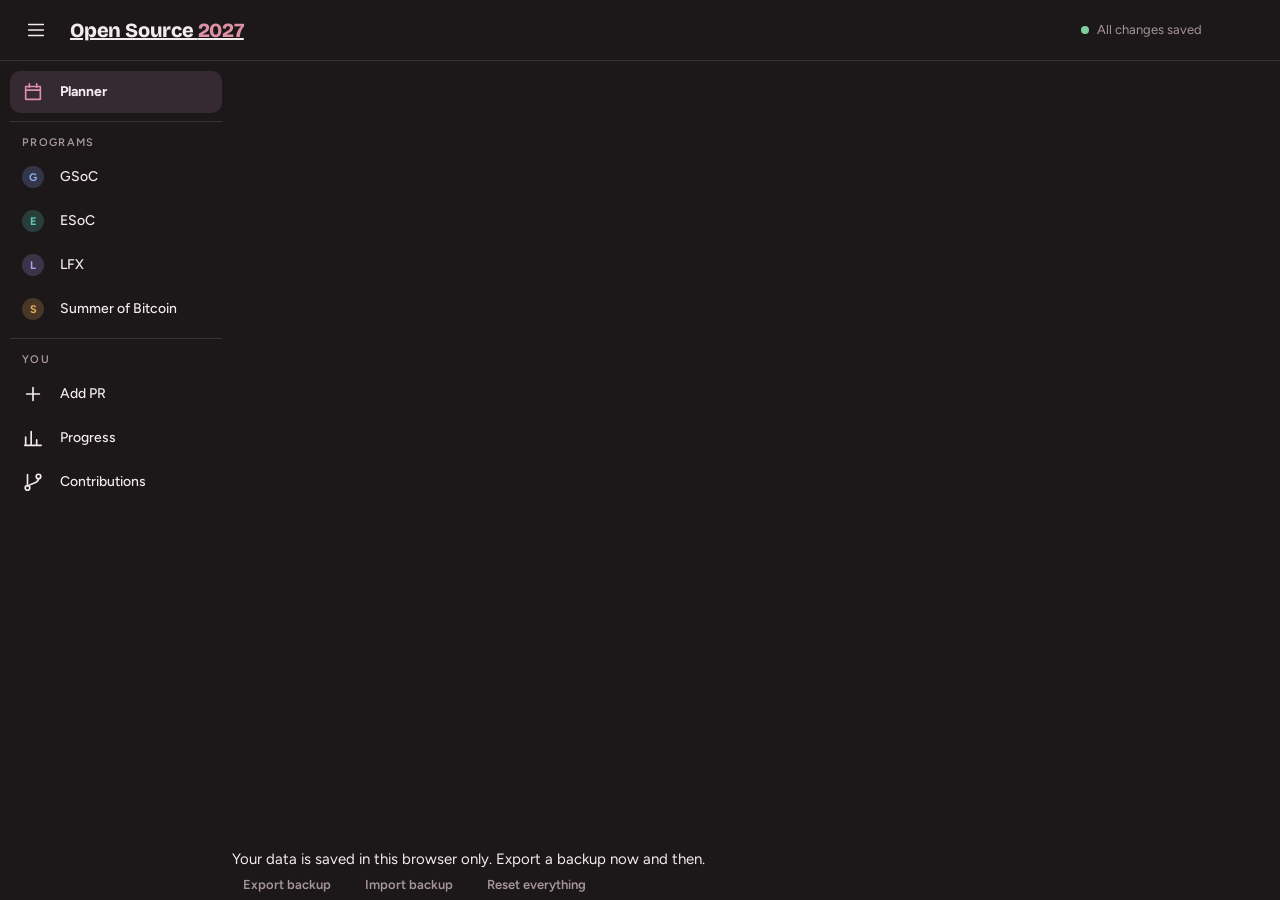
==== commit eb741861: "update home page" ====
--- a/index.html
+++ b/index.html
@@ -4,8 +4,7 @@
   <meta charset="utf-8">
   <meta name="viewport" content="width=device-width, initial-scale=1">
   <meta name="description" content="Daily open source log">
-  <meta name="theme-color" content="#f4f3ef" media="(prefers-color-scheme: light)">
-  <meta name="theme-color" content="#161a1a" media="(prefers-color-scheme: dark)">
+  <meta name="theme-color" content="#1c1719">
   <title>Planner · Open Source 2027</title>
 
   <!-- Fonts: Bricolage Grotesque (headings), Figtree (text), JetBrains Mono (dates and numbers) -->
@@ -14,10 +13,9 @@
   <link rel="stylesheet" href="https://fonts.googleapis.com/css2?family=Bricolage+Grotesque:opsz,wght@12..96,600..800&family=Figtree:wght@400;500;600;700&family=JetBrains+Mono:wght@400;500;600&display=swap">
 
   <!-- Styles: tokens first, then components, then app extras -->
-  <script>try{var t=localStorage.getItem("open-source-2027-theme");if(t==="light"||t==="dark")document.documentElement.dataset.theme=t}catch(e){}</script>
-  <link rel="stylesheet" href="css/tokens.css?v=20261125">
-  <link rel="stylesheet" href="css/components.css?v=20261125">
-  <link rel="stylesheet" href="css/app.css?v=20261125">
+  <link rel="stylesheet" href="css/tokens.css">
+  <link rel="stylesheet" href="css/components.css">
+  <link rel="stylesheet" href="css/app.css">
 </head>
 <body data-page="planner">
   <div class="os-app">
@@ -29,15 +27,15 @@
   </div>
 
   <!-- Shared code (order matters: each file uses the ones above it) -->
-  <script src="js/utils.js?v=20261125"></script>
-  <script src="js/programs.js?v=20261125"></script>
-  <script src="js/store.js?v=20261125"></script>
-  <script src="js/components/ui.js?v=20261125"></script>
-  <script src="js/components/modal.js?v=20261125"></script>
-  <script src="js/components/layout.js?v=20261125"></script>
-  <script src="js/components/worklog.js?v=20261125"></script>
+  <script src="js/utils.js"></script>
+  <script src="js/programs.js"></script>
+  <script src="js/store.js"></script>
+  <script src="js/components/ui.js"></script>
+  <script src="js/components/modal.js"></script>
+  <script src="js/components/layout.js"></script>
+  <script src="js/components/worklog.js"></script>
 
   <!-- This page -->
-  <script src="js/pages/planner.js?v=20261125"></script>
+  <script src="js/pages/planner.js"></script>
 </body>
 </html>
--- a/css/components.css
+++ b/css/components.css
@@ -396,3 +396,161 @@
 @container (max-width: 760px) {
   .os-stats3 { grid-template-columns: 1fr; gap: 12px; }
 }
+
+/* ---------- work log on program pages, PR rows, planner summary ---------- */
+.os-worklog-head { display: flex; align-items: flex-end; justify-content: space-between; gap: 16px; flex-wrap: wrap; padding: 18px 20px; background: var(--card-head); border-bottom: 1px solid var(--line); border-radius: var(--radius-lg) var(--radius-lg) 0 0; }
+.os-worklog-head .os-phead__sub { display: flex; align-items: center; gap: 10px; flex-wrap: wrap; margin-top: 6px; }
+.os-worklog-head .os-plan-date__day { font-size: 22px; line-height: 26px; }
+.os-log__prs { display: flex; flex-direction: column; gap: 6px; margin-top: 8px; }
+.os-log__prs > .os-label { display: inline-flex; align-items: center; gap: 6px; }
+.os-log__prs > .os-label .os-ic { width: 14px; height: 14px; }
+.os-log__pr { margin-top: 0; min-width: 0; }
+.os-prrows { display: flex; flex-direction: column; gap: 8px; }
+.os-prrow { display: grid; grid-template-columns: minmax(0, 1fr) 170px auto; gap: 8px; align-items: center; }
+.os-prrows__add { align-self: flex-start; }
+.os-sum { list-style: none; margin: 0; padding: 0; display: flex; flex-direction: column; }
+.os-sum__row { display: flex; align-items: flex-start; justify-content: space-between; gap: 8px 20px; flex-wrap: wrap; padding: 10px 0; border-bottom: 1px solid var(--line); }
+.os-sum__row:first-child { padding-top: 0; }
+.os-sum__row:last-child { border-bottom: 0; padding-bottom: 0; }
+.os-sum__main { display: flex; flex-direction: column; gap: 2px; min-width: 0; }
+.os-sum__org { display: inline-flex; align-items: center; gap: 8px; font-weight: 600; font-size: 14px; line-height: 20px; }
+.os-sum__org .os-ic { color: var(--prog); width: 16px; height: 16px; }
+.os-sum__issue { font-size: 13px; line-height: 18px; color: var(--muted); padding-left: 24px; overflow-wrap: anywhere; }
+.os-sum__prs { display: grid; grid-template-columns: minmax(0, auto) auto; gap: 6px 10px; align-items: center; min-width: 0; }
+.os-plan-empty a { color: var(--accent); }
+@media (max-width: 560px) {
+  .os-prrow { grid-template-columns: minmax(0, 1fr) auto; }
+  .os-prrow .os-select { grid-column: 1; }
+  .os-prrow .os-iconbtn { grid-row: 1 / span 2; grid-column: 2; }
+}
+
+/* ---------- planner dashboard ---------- */
+.os-dash-head { margin-bottom: 20px; }
+.os-hero { display: grid; grid-template-columns: minmax(0, 1.45fr) minmax(0, 1fr); gap: 20px; align-items: stretch; }
+.os-num-md { font: 600 26px/30px var(--font-mono); font-variant-numeric: tabular-nums; }
+
+/* focus timer */
+.os-timer { padding: 22px 24px; display: flex; flex-direction: column; gap: 18px; position: relative; overflow: hidden;
+  background: radial-gradient(120% 90% at 0% 0%, color-mix(in srgb, var(--accent) 14%, var(--card)) 0%, var(--card) 60%); }
+.os-timer__top { display: flex; align-items: flex-start; justify-content: space-between; gap: 12px; }
+.os-timer__top .os-h2 { font-size: 20px; line-height: 26px; margin-top: 4px; }
+.os-live { display: inline-flex; align-items: center; gap: 8px; font: 600 12px/16px var(--font-body); letter-spacing: .08em; text-transform: uppercase; color: var(--accent); }
+.os-live i { width: 8px; height: 8px; border-radius: 50%; background: var(--accent); animation: os-pulse 1.4s ease-in-out infinite; }
+@keyframes os-pulse { 0%, 100% { opacity: 1; transform: scale(1); } 50% { opacity: .35; transform: scale(.7); } }
+.os-timer__main { display: grid; grid-template-columns: 220px minmax(0, 1fr); gap: 28px; align-items: center; flex: 1; }
+.os-timer__ring { position: relative; width: 220px; height: 220px; }
+.os-tring { width: 100%; height: 100%; display: block; }
+.os-tring circle { transition: stroke-dashoffset .9s linear; }
+.os-timer__center { position: absolute; inset: 0; display: flex; flex-direction: column; align-items: center; justify-content: center; gap: 2px; }
+.os-timer__time { font-size: 34px; line-height: 40px; font-weight: 600; letter-spacing: -.02em; }
+.os-timer__of { font-size: 12px; line-height: 16px; color: var(--muted); }
+.os-timer__pct { margin-top: 6px; font-size: 12px; line-height: 16px; padding: 2px 8px; border-radius: 999px; background: color-mix(in srgb, var(--accent) 18%, transparent); color: var(--accent); }
+.os-timer__side { display: flex; flex-direction: column; gap: 12px; min-width: 0; }
+.os-pchips { display: flex; flex-wrap: wrap; gap: 8px; }
+.os-pchip { appearance: none; cursor: pointer; display: inline-flex; align-items: center; gap: 8px; height: 34px; padding: 0 14px; border-radius: 999px; border: 1px solid var(--line); background: var(--card); color: var(--ink); font: 500 13px/1 var(--font-body); }
+.os-pchip::before { content: ""; width: 8px; height: 8px; border-radius: 50%; background: var(--prog); }
+.os-pchip:hover { border-color: var(--prog); }
+.os-pchip.is-on { border-color: var(--prog); background: color-mix(in srgb, var(--prog) 18%, var(--card)); font-weight: 700; }
+.os-pchip:focus-visible { outline: 2px solid var(--accent); outline-offset: 2px; }
+.os-timer__go { height: 46px; font-size: 15px; gap: 10px; align-self: flex-start; padding: 0 22px; }
+.os-timer__go .os-ic { width: 18px; height: 18px; }
+.is-running .os-timer__go { background: var(--card-head); color: var(--ink); }
+.os-timer__msg { margin: 0; font-size: 14px; line-height: 20px; color: var(--muted); min-height: 20px; }
+.os-timer__msg b { color: var(--ink); }
+.os-split-bar { display: flex; gap: 2px; height: 10px; border-radius: 999px; overflow: hidden; background: var(--track); }
+.os-split-bar span { background: var(--prog); min-width: 4px; }
+.os-split-bar.is-empty span { background: var(--track); }
+.os-legend { display: flex; flex-wrap: wrap; gap: 6px 14px; margin-top: 8px; }
+.os-legend__i { display: inline-flex; align-items: center; gap: 6px; font-size: 12px; line-height: 16px; color: var(--muted); }
+.os-legend__i::before { content: ""; width: 8px; height: 8px; border-radius: 2px; background: var(--prog); }
+.os-legend__i b { color: var(--ink); font-weight: 500; }
+
+/* today */
+.os-today { padding: 22px 24px; display: flex; flex-direction: column; gap: 16px; }
+.os-today__head { display: flex; justify-content: space-between; align-items: flex-start; gap: 12px; }
+.os-today__day { font: 800 30px/34px var(--font-display); letter-spacing: -.01em; margin: 4px 0 2px; }
+.os-streak { display: flex; align-items: center; gap: 10px; padding: 10px 14px; border-radius: var(--radius-md); background: color-mix(in srgb, var(--star) 14%, var(--card)); border: 1px solid color-mix(in srgb, var(--star) 35%, transparent); }
+.os-streak__n { font-size: 30px; line-height: 32px; font-weight: 600; color: var(--star); }
+.os-streak__l { font-size: 11px; line-height: 14px; color: var(--muted); text-transform: uppercase; letter-spacing: .06em; }
+.os-today__nums { display: grid; grid-template-columns: 1fr 1fr; gap: 12px; }
+.os-today__nums > div { display: flex; flex-direction: column; gap: 4px; padding: 12px 14px; border-radius: var(--radius-md); background: var(--card-head); }
+.os-todayrows { display: flex; flex-direction: column; }
+.os-todayrow { display: grid; grid-template-columns: 140px minmax(0, 1fr) auto 16px; gap: 10px; align-items: center; padding: 9px 4px; border-bottom: 1px solid var(--line); color: var(--ink); text-decoration: none; font-size: 14px; line-height: 20px; }
+.os-todayrow:last-child { border-bottom: 0; }
+.os-todayrow:hover { background: color-mix(in srgb, var(--prog) 8%, transparent); }
+.os-todayrow__name { display: inline-flex; align-items: center; gap: 8px; font-weight: 600; }
+.os-todayrow__name::before { content: ""; width: 8px; height: 8px; border-radius: 50%; background: var(--prog); }
+.os-todayrow__what { overflow: hidden; text-overflow: ellipsis; white-space: nowrap; }
+.os-todayrow__n { font-size: 12px; color: var(--muted); }
+.os-todayrow .os-ic { width: 16px; height: 16px; color: var(--muted); }
+
+/* overall tiles */
+.os-stat--fancy { position: relative; }
+.os-stat__icon { position: absolute; top: 16px; right: 16px; width: 32px; height: 32px; border-radius: 10px; display: grid; place-items: center; background: color-mix(in srgb, var(--accent) 14%, transparent); color: var(--accent); }
+.os-stat__icon .os-ic { width: 16px; height: 16px; }
+
+/* charts */
+.os-charts { grid-template-columns: minmax(0, 1.5fr) minmax(0, 1fr); align-items: stretch; }
+.os-chartcard { padding: 20px 22px; display: flex; flex-direction: column; gap: 16px; }
+.os-chartcard__head { display: flex; justify-content: space-between; align-items: flex-end; gap: 12px; }
+.os-chartcard__head .os-h2 { font-size: 18px; line-height: 24px; margin-top: 4px; }
+.os-wchart { position: relative; display: grid; grid-template-columns: repeat(14, minmax(0, 1fr)); gap: 6px; align-items: end; height: 170px; border-bottom: 1px solid var(--line); margin-top: 10px; }
+.os-wchart__goal { position: absolute; left: 0; right: 0; height: 0; border-top: 1px dashed color-mix(in srgb, var(--success) 75%, transparent); pointer-events: none; z-index: 1; }
+.os-wchart__goal span { position: absolute; right: 0; bottom: 2px; font: 500 11px/14px var(--font-mono); color: var(--success); background: var(--card); padding-left: 6px; }
+.os-wbar { height: 100%; display: flex; align-items: flex-end; justify-content: center; }
+.os-wbar__fill { width: min(100%, 26px); border-radius: 4px 4px 0 0; background: color-mix(in srgb, var(--accent) 50%, var(--track)); transition: height .4s ease-out; }
+.os-wbar__fill.is-met { background: var(--accent); }
+.os-wbar:hover .os-wbar__fill { filter: brightness(1.2); }
+.os-wchart__labels { display: grid; grid-template-columns: repeat(14, minmax(0, 1fr)); gap: 6px; margin-top: -8px; }
+.os-wbar__d { text-align: center; font: 500 11px/16px var(--font-mono); color: var(--muted); }
+.os-wbar__d.is-today { color: var(--ink); font-weight: 700; }
+.os-hgrid { display: grid; grid-template-rows: repeat(7, 1fr); grid-auto-flow: column; grid-auto-columns: minmax(0, 1fr); gap: 4px; }
+.os-hcell { aspect-ratio: 1; max-width: 100%; border-radius: 3px; background: var(--track); opacity: .55; display: inline-block; }
+.os-hcell[data-l="1"] { background: color-mix(in srgb, var(--accent) 35%, var(--track)); opacity: 1; }
+.os-hcell[data-l="2"] { background: color-mix(in srgb, var(--accent) 60%, var(--track)); opacity: 1; }
+.os-hcell[data-l="3"] { background: color-mix(in srgb, var(--accent) 80%, var(--track)); opacity: 1; }
+.os-hcell[data-l="4"] { background: var(--accent); opacity: 1; }
+.os-hcell[data-l="f"] { background: transparent; box-shadow: inset 0 0 0 1px var(--line); opacity: 1; }
+.os-hcell[data-today] { box-shadow: 0 0 0 1.5px var(--ink); }
+.os-hlegend { display: flex; align-items: center; justify-content: flex-end; gap: 4px; font: 500 11px/14px var(--font-mono); color: var(--muted); }
+.os-hlegend .os-hcell { width: 12px; }
+
+/* program cards */
+.os-pcard { display: flex; flex-direction: column; gap: 8px; padding: 18px 18px 16px; border-radius: var(--radius-lg); border: 1px solid var(--line); text-decoration: none; color: var(--ink);
+  background: linear-gradient(160deg, color-mix(in srgb, var(--prog) 16%, var(--card)) 0%, var(--card) 70%); transition: transform .15s ease-out, border-color .15s; }
+.os-pcard:hover { transform: translateY(-2px); border-color: var(--prog); }
+.os-pcard__top { display: flex; align-items: center; gap: 10px; }
+.os-pcard__top .os-ic { margin-left: auto; color: var(--muted); width: 16px; height: 16px; }
+.os-pcard__dot { width: 28px; height: 28px; border-radius: 50%; display: grid; place-items: center; background: var(--prog); color: var(--bg); font: 700 13px/1 var(--font-body); }
+.os-pcard__name { font-weight: 700; font-size: 15px; }
+.os-pcard__hours { font-size: 36px; line-height: 40px; font-weight: 600; margin-top: 6px; }
+.os-pcard__hours small { font-size: 16px; color: var(--muted); margin-left: 2px; }
+.os-pcard__sub { font-size: 12px; line-height: 16px; color: var(--muted); }
+.os-pcard__bar { height: 6px; border-radius: 999px; background: var(--track); overflow: hidden; }
+.os-pcard__bar span { display: block; height: 100%; background: var(--prog); border-radius: 999px; }
+.os-pcard__facts { display: flex; flex-wrap: wrap; gap: 4px 12px; font-size: 12px; line-height: 16px; color: var(--muted); margin-top: 4px; }
+.os-pcard__facts b { color: var(--ink); font-weight: 600; }
+
+/* timer pill in the top bar on other pages */
+.os-timer-pill { display: inline-flex; align-items: center; gap: 8px; height: 30px; padding: 0 12px; border-radius: 999px; background: color-mix(in srgb, var(--accent) 16%, var(--card)); color: var(--ink); text-decoration: none; font-size: 13px; }
+.os-timer-pill i { width: 8px; height: 8px; border-radius: 50%; background: var(--accent); animation: os-pulse 1.4s ease-in-out infinite; }
+
+@container (max-width: 1060px) {
+  .os-hero, .os-charts { grid-template-columns: 1fr; }
+  .os-pcards { grid-template-columns: 1fr 1fr; }
+}
+@container (max-width: 760px) {
+  .os-timer__main { grid-template-columns: 1fr; justify-items: center; gap: 20px; }
+  .os-timer__side { width: 100%; }
+  .os-timer__go { align-self: stretch; justify-content: center; }
+  .os-timer, .os-today { padding: 18px 16px; }
+}
+@container (max-width: 480px) {
+  .os-pcards { grid-template-columns: 1fr; }
+  .os-todayrow { grid-template-columns: 96px minmax(0, 1fr) auto 16px; }
+  .os-wchart { gap: 3px; }
+}
+@media (prefers-reduced-motion: reduce) {
+  .os-live i, .os-timer-pill i { animation: none; }
+  .os-tring circle, .os-wbar__fill, .os-pcard { transition: none; }
+}
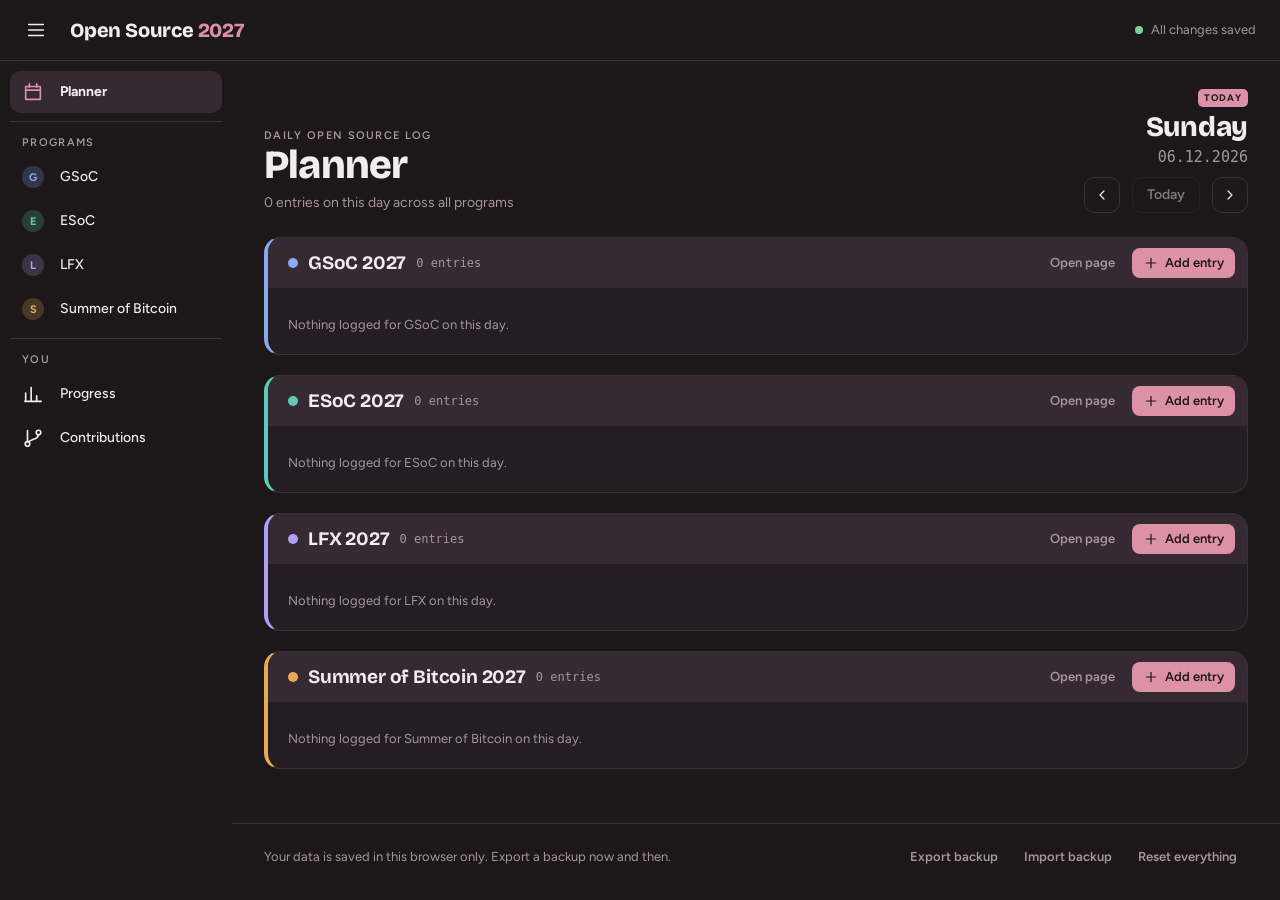
==== commit 86fcb0ac: "update home page" ====
--- a/index.html
+++ b/index.html
@@ -33,7 +33,6 @@
   <script src="js/components/ui.js"></script>
   <script src="js/components/modal.js"></script>
   <script src="js/components/layout.js"></script>
-  <script src="js/components/worklog.js"></script>
 
   <!-- This page -->
   <script src="js/pages/planner.js"></script>
--- a/css/tokens.css
+++ b/css/tokens.css
@@ -31,6 +31,13 @@
   --lfx: #aca1f2;
   --sob: #e9aa55;
 
+  /* Heatmap shades, from nothing done to 4+ things done */
+  --heat-0: #2c2429;
+  --heat-1: #4f3842;
+  --heat-2: #7d5264;
+  --heat-3: #ad7088;
+  --heat-4: #dd91a6;
+
   /* Shadows */
   --shadow-glow: 0 0 0 4px rgba(221, 145, 166, 0.22);
   --shadow-modal: 0 24px 64px rgba(0, 0, 0, 0.55);
--- a/css/components.css
+++ b/css/components.css
@@ -297,9 +297,22 @@
 .os-tl__item.is-now .os-tl__box { background: color-mix(in srgb, var(--prog) 10%, transparent); border: 1px solid color-mix(in srgb, var(--prog) 35%, transparent); border-radius: 12px; padding: 8px 12px 10px; margin: -9px 0 0 -6px; }
 .os-tl__item.is-now .os-tl__date { color: var(--prog); }
 
-/* ---------- stat tiles ---------- */
+/* ---------- stats and heatmap ---------- */
 .os-stat { background: var(--card); border: 1px solid var(--line); border-radius: var(--radius-lg); padding: 18px 20px; display: flex; flex-direction: column; gap: 8px; }
 .os-stat__note { font-size: 12px; line-height: 16px; color: var(--muted); }
+.os-heat { overflow-x: auto; padding-bottom: 4px; }
+.os-heat__grid { display: grid; grid-template-rows: 16px repeat(7, 12px); grid-auto-columns: 12px; gap: 3px; width: max-content; }
+.os-heat__m { grid-row: 1; font: 500 10px/14px var(--font-mono); color: var(--muted); white-space: nowrap; }
+.os-heat__d { font: 500 10px/12px var(--font-mono); color: var(--muted); grid-column: 1; padding-right: 6px; }
+.os-heat__c { width: 12px; height: 12px; border-radius: 3px; background: var(--heat-0); }
+.os-heat__c[data-l="1"] { background: var(--heat-1); }
+.os-heat__c[data-l="2"] { background: var(--heat-2); }
+.os-heat__c[data-l="3"] { background: var(--heat-3); }
+.os-heat__c[data-l="4"] { background: var(--heat-4); }
+.os-heat__c.is-future { background: transparent; box-shadow: inset 0 0 0 1px var(--line); }
+.os-heat__c.is-today { box-shadow: 0 0 0 1.5px var(--ink); }
+.os-heat__legend { display: flex; align-items: center; gap: 4px; justify-content: flex-end; margin-top: 12px; font-size: 12px; line-height: 16px; color: var(--muted); }
+.os-heat__legend .os-heat__c { display: inline-block; }
 
 /* ---------- table ---------- */
 .os-tablewrap { overflow-x: auto; }
@@ -309,6 +322,7 @@
 .os-table tr:last-child td { border-bottom: 0; }
 .os-table tbody tr:hover td { background: color-mix(in srgb, var(--card-head) 40%, transparent); }
 .os-table .os-mono { font-size: 13px; color: var(--muted); white-space: nowrap; }
+.os-addform { display: grid; grid-template-columns: 150px minmax(0, 2fr) minmax(0, 1fr) 130px 140px auto; gap: 10px; align-items: end; }
 
 /* ---------- modal ---------- */
 .os-scrim { position: fixed; inset: 0; background: var(--scrim); display: grid; place-items: center; padding: 24px; z-index: 50; }
@@ -340,6 +354,8 @@
   .os-org__stack { grid-area: stack; }
   .os-org__status { grid-area: status; }
   .os-org__actions { grid-area: act; }
+  .os-addform { grid-template-columns: 1fr 1fr; }
+  .os-addform > .os-field:nth-child(2) { grid-column: 1 / -1; }
   .os-modal__body { grid-template-columns: 1fr; }
   .os-seg { grid-template-columns: 1fr 1fr; }
 }
@@ -379,178 +395,3 @@
   .os-log__grid { grid-template-columns: 1fr; gap: 12px; }
   .os-plan-date, .os-plan-date__text { align-items: flex-start; text-align: left; }
 }
-
-/* ---------- progress and contributions: PRs from the Planner ---------- */
-.os-stats3 { grid-template-columns: repeat(3, minmax(0, 1fr)); }
-.os-stats3 > :last-child { grid-column: auto; }
-.os-prorg { border: 1px solid var(--line); border-radius: var(--radius-md); padding: 14px 16px; background: color-mix(in srgb, var(--card-head) 25%, var(--card)); }
-.os-prorg__head { display: flex; align-items: center; justify-content: space-between; gap: 12px; flex-wrap: wrap; }
-.os-prorg__label { margin-top: 14px; }
-.os-prlist { list-style: none; margin: 6px 0 0; padding: 0; display: flex; flex-direction: column; }
-.os-prlist li { display: flex; align-items: center; justify-content: space-between; gap: 12px; padding: 7px 0; border-bottom: 1px solid var(--line); min-width: 0; }
-.os-prlist li:last-child { border-bottom: 0; }
-.os-log__pr { display: flex; align-items: center; gap: 10px; flex-wrap: wrap; margin-top: 4px; }
-.os-prog-chip { display: inline-flex; align-items: center; gap: 6px; font-size: 13px; line-height: 18px; white-space: nowrap; }
-.os-prog-chip::before { content: ""; width: 8px; height: 8px; border-radius: 50%; background: var(--prog); }
-.os-prcell { max-width: 360px; }
-@container (max-width: 760px) {
-  .os-stats3 { grid-template-columns: 1fr; gap: 12px; }
-}
-
-/* ---------- work log on program pages, PR rows, planner summary ---------- */
-.os-worklog-head { display: flex; align-items: flex-end; justify-content: space-between; gap: 16px; flex-wrap: wrap; padding: 18px 20px; background: var(--card-head); border-bottom: 1px solid var(--line); border-radius: var(--radius-lg) var(--radius-lg) 0 0; }
-.os-worklog-head .os-phead__sub { display: flex; align-items: center; gap: 10px; flex-wrap: wrap; margin-top: 6px; }
-.os-worklog-head .os-plan-date__day { font-size: 22px; line-height: 26px; }
-.os-log__prs { display: flex; flex-direction: column; gap: 6px; margin-top: 8px; }
-.os-log__prs > .os-label { display: inline-flex; align-items: center; gap: 6px; }
-.os-log__prs > .os-label .os-ic { width: 14px; height: 14px; }
-.os-log__pr { margin-top: 0; min-width: 0; }
-.os-prrows { display: flex; flex-direction: column; gap: 8px; }
-.os-prrow { display: grid; grid-template-columns: minmax(0, 1fr) 170px auto; gap: 8px; align-items: center; }
-.os-prrows__add { align-self: flex-start; }
-.os-sum { list-style: none; margin: 0; padding: 0; display: flex; flex-direction: column; }
-.os-sum__row { display: flex; align-items: flex-start; justify-content: space-between; gap: 8px 20px; flex-wrap: wrap; padding: 10px 0; border-bottom: 1px solid var(--line); }
-.os-sum__row:first-child { padding-top: 0; }
-.os-sum__row:last-child { border-bottom: 0; padding-bottom: 0; }
-.os-sum__main { display: flex; flex-direction: column; gap: 2px; min-width: 0; }
-.os-sum__org { display: inline-flex; align-items: center; gap: 8px; font-weight: 600; font-size: 14px; line-height: 20px; }
-.os-sum__org .os-ic { color: var(--prog); width: 16px; height: 16px; }
-.os-sum__issue { font-size: 13px; line-height: 18px; color: var(--muted); padding-left: 24px; overflow-wrap: anywhere; }
-.os-sum__prs { display: grid; grid-template-columns: minmax(0, auto) auto; gap: 6px 10px; align-items: center; min-width: 0; }
-.os-plan-empty a { color: var(--accent); }
-@media (max-width: 560px) {
-  .os-prrow { grid-template-columns: minmax(0, 1fr) auto; }
-  .os-prrow .os-select { grid-column: 1; }
-  .os-prrow .os-iconbtn { grid-row: 1 / span 2; grid-column: 2; }
-}
-
-/* ---------- planner dashboard ---------- */
-.os-dash-head { margin-bottom: 20px; }
-.os-hero { display: grid; grid-template-columns: minmax(0, 1.45fr) minmax(0, 1fr); gap: 20px; align-items: stretch; }
-.os-num-md { font: 600 26px/30px var(--font-mono); font-variant-numeric: tabular-nums; }
-
-/* focus timer */
-.os-timer { padding: 22px 24px; display: flex; flex-direction: column; gap: 18px; position: relative; overflow: hidden;
-  background: radial-gradient(120% 90% at 0% 0%, color-mix(in srgb, var(--accent) 14%, var(--card)) 0%, var(--card) 60%); }
-.os-timer__top { display: flex; align-items: flex-start; justify-content: space-between; gap: 12px; }
-.os-timer__top .os-h2 { font-size: 20px; line-height: 26px; margin-top: 4px; }
-.os-live { display: inline-flex; align-items: center; gap: 8px; font: 600 12px/16px var(--font-body); letter-spacing: .08em; text-transform: uppercase; color: var(--accent); }
-.os-live i { width: 8px; height: 8px; border-radius: 50%; background: var(--accent); animation: os-pulse 1.4s ease-in-out infinite; }
-@keyframes os-pulse { 0%, 100% { opacity: 1; transform: scale(1); } 50% { opacity: .35; transform: scale(.7); } }
-.os-timer__main { display: grid; grid-template-columns: 220px minmax(0, 1fr); gap: 28px; align-items: center; flex: 1; }
-.os-timer__ring { position: relative; width: 220px; height: 220px; }
-.os-tring { width: 100%; height: 100%; display: block; }
-.os-tring circle { transition: stroke-dashoffset .9s linear; }
-.os-timer__center { position: absolute; inset: 0; display: flex; flex-direction: column; align-items: center; justify-content: center; gap: 2px; }
-.os-timer__time { font-size: 34px; line-height: 40px; font-weight: 600; letter-spacing: -.02em; }
-.os-timer__of { font-size: 12px; line-height: 16px; color: var(--muted); }
-.os-timer__pct { margin-top: 6px; font-size: 12px; line-height: 16px; padding: 2px 8px; border-radius: 999px; background: color-mix(in srgb, var(--accent) 18%, transparent); color: var(--accent); }
-.os-timer__side { display: flex; flex-direction: column; gap: 12px; min-width: 0; }
-.os-pchips { display: flex; flex-wrap: wrap; gap: 8px; }
-.os-pchip { appearance: none; cursor: pointer; display: inline-flex; align-items: center; gap: 8px; height: 34px; padding: 0 14px; border-radius: 999px; border: 1px solid var(--line); background: var(--card); color: var(--ink); font: 500 13px/1 var(--font-body); }
-.os-pchip::before { content: ""; width: 8px; height: 8px; border-radius: 50%; background: var(--prog); }
-.os-pchip:hover { border-color: var(--prog); }
-.os-pchip.is-on { border-color: var(--prog); background: color-mix(in srgb, var(--prog) 18%, var(--card)); font-weight: 700; }
-.os-pchip:focus-visible { outline: 2px solid var(--accent); outline-offset: 2px; }
-.os-timer__go { height: 46px; font-size: 15px; gap: 10px; align-self: flex-start; padding: 0 22px; }
-.os-timer__go .os-ic { width: 18px; height: 18px; }
-.is-running .os-timer__go { background: var(--card-head); color: var(--ink); }
-.os-timer__msg { margin: 0; font-size: 14px; line-height: 20px; color: var(--muted); min-height: 20px; }
-.os-timer__msg b { color: var(--ink); }
-.os-split-bar { display: flex; gap: 2px; height: 10px; border-radius: 999px; overflow: hidden; background: var(--track); }
-.os-split-bar span { background: var(--prog); min-width: 4px; }
-.os-split-bar.is-empty span { background: var(--track); }
-.os-legend { display: flex; flex-wrap: wrap; gap: 6px 14px; margin-top: 8px; }
-.os-legend__i { display: inline-flex; align-items: center; gap: 6px; font-size: 12px; line-height: 16px; color: var(--muted); }
-.os-legend__i::before { content: ""; width: 8px; height: 8px; border-radius: 2px; background: var(--prog); }
-.os-legend__i b { color: var(--ink); font-weight: 500; }
-
-/* today */
-.os-today { padding: 22px 24px; display: flex; flex-direction: column; gap: 16px; }
-.os-today__head { display: flex; justify-content: space-between; align-items: flex-start; gap: 12px; }
-.os-today__day { font: 800 30px/34px var(--font-display); letter-spacing: -.01em; margin: 4px 0 2px; }
-.os-streak { display: flex; align-items: center; gap: 10px; padding: 10px 14px; border-radius: var(--radius-md); background: color-mix(in srgb, var(--star) 14%, var(--card)); border: 1px solid color-mix(in srgb, var(--star) 35%, transparent); }
-.os-streak__n { font-size: 30px; line-height: 32px; font-weight: 600; color: var(--star); }
-.os-streak__l { font-size: 11px; line-height: 14px; color: var(--muted); text-transform: uppercase; letter-spacing: .06em; }
-.os-today__nums { display: grid; grid-template-columns: 1fr 1fr; gap: 12px; }
-.os-today__nums > div { display: flex; flex-direction: column; gap: 4px; padding: 12px 14px; border-radius: var(--radius-md); background: var(--card-head); }
-.os-todayrows { display: flex; flex-direction: column; }
-.os-todayrow { display: grid; grid-template-columns: 140px minmax(0, 1fr) auto 16px; gap: 10px; align-items: center; padding: 9px 4px; border-bottom: 1px solid var(--line); color: var(--ink); text-decoration: none; font-size: 14px; line-height: 20px; }
-.os-todayrow:last-child { border-bottom: 0; }
-.os-todayrow:hover { background: color-mix(in srgb, var(--prog) 8%, transparent); }
-.os-todayrow__name { display: inline-flex; align-items: center; gap: 8px; font-weight: 600; }
-.os-todayrow__name::before { content: ""; width: 8px; height: 8px; border-radius: 50%; background: var(--prog); }
-.os-todayrow__what { overflow: hidden; text-overflow: ellipsis; white-space: nowrap; }
-.os-todayrow__n { font-size: 12px; color: var(--muted); }
-.os-todayrow .os-ic { width: 16px; height: 16px; color: var(--muted); }
-
-/* overall tiles */
-.os-stat--fancy { position: relative; }
-.os-stat__icon { position: absolute; top: 16px; right: 16px; width: 32px; height: 32px; border-radius: 10px; display: grid; place-items: center; background: color-mix(in srgb, var(--accent) 14%, transparent); color: var(--accent); }
-.os-stat__icon .os-ic { width: 16px; height: 16px; }
-
-/* charts */
-.os-charts { grid-template-columns: minmax(0, 1.5fr) minmax(0, 1fr); align-items: stretch; }
-.os-chartcard { padding: 20px 22px; display: flex; flex-direction: column; gap: 16px; }
-.os-chartcard__head { display: flex; justify-content: space-between; align-items: flex-end; gap: 12px; }
-.os-chartcard__head .os-h2 { font-size: 18px; line-height: 24px; margin-top: 4px; }
-.os-wchart { position: relative; display: grid; grid-template-columns: repeat(14, minmax(0, 1fr)); gap: 6px; align-items: end; height: 170px; border-bottom: 1px solid var(--line); margin-top: 10px; }
-.os-wchart__goal { position: absolute; left: 0; right: 0; height: 0; border-top: 1px dashed color-mix(in srgb, var(--success) 75%, transparent); pointer-events: none; z-index: 1; }
-.os-wchart__goal span { position: absolute; right: 0; bottom: 2px; font: 500 11px/14px var(--font-mono); color: var(--success); background: var(--card); padding-left: 6px; }
-.os-wbar { height: 100%; display: flex; align-items: flex-end; justify-content: center; }
-.os-wbar__fill { width: min(100%, 26px); border-radius: 4px 4px 0 0; background: color-mix(in srgb, var(--accent) 50%, var(--track)); transition: height .4s ease-out; }
-.os-wbar__fill.is-met { background: var(--accent); }
-.os-wbar:hover .os-wbar__fill { filter: brightness(1.2); }
-.os-wchart__labels { display: grid; grid-template-columns: repeat(14, minmax(0, 1fr)); gap: 6px; margin-top: -8px; }
-.os-wbar__d { text-align: center; font: 500 11px/16px var(--font-mono); color: var(--muted); }
-.os-wbar__d.is-today { color: var(--ink); font-weight: 700; }
-.os-hgrid { display: grid; grid-template-rows: repeat(7, 1fr); grid-auto-flow: column; grid-auto-columns: minmax(0, 1fr); gap: 4px; }
-.os-hcell { aspect-ratio: 1; max-width: 100%; border-radius: 3px; background: var(--track); opacity: .55; display: inline-block; }
-.os-hcell[data-l="1"] { background: color-mix(in srgb, var(--accent) 35%, var(--track)); opacity: 1; }
-.os-hcell[data-l="2"] { background: color-mix(in srgb, var(--accent) 60%, var(--track)); opacity: 1; }
-.os-hcell[data-l="3"] { background: color-mix(in srgb, var(--accent) 80%, var(--track)); opacity: 1; }
-.os-hcell[data-l="4"] { background: var(--accent); opacity: 1; }
-.os-hcell[data-l="f"] { background: transparent; box-shadow: inset 0 0 0 1px var(--line); opacity: 1; }
-.os-hcell[data-today] { box-shadow: 0 0 0 1.5px var(--ink); }
-.os-hlegend { display: flex; align-items: center; justify-content: flex-end; gap: 4px; font: 500 11px/14px var(--font-mono); color: var(--muted); }
-.os-hlegend .os-hcell { width: 12px; }
-
-/* program cards */
-.os-pcard { display: flex; flex-direction: column; gap: 8px; padding: 18px 18px 16px; border-radius: var(--radius-lg); border: 1px solid var(--line); text-decoration: none; color: var(--ink);
-  background: linear-gradient(160deg, color-mix(in srgb, var(--prog) 16%, var(--card)) 0%, var(--card) 70%); transition: transform .15s ease-out, border-color .15s; }
-.os-pcard:hover { transform: translateY(-2px); border-color: var(--prog); }
-.os-pcard__top { display: flex; align-items: center; gap: 10px; }
-.os-pcard__top .os-ic { margin-left: auto; color: var(--muted); width: 16px; height: 16px; }
-.os-pcard__dot { width: 28px; height: 28px; border-radius: 50%; display: grid; place-items: center; background: var(--prog); color: var(--bg); font: 700 13px/1 var(--font-body); }
-.os-pcard__name { font-weight: 700; font-size: 15px; }
-.os-pcard__hours { font-size: 36px; line-height: 40px; font-weight: 600; margin-top: 6px; }
-.os-pcard__hours small { font-size: 16px; color: var(--muted); margin-left: 2px; }
-.os-pcard__sub { font-size: 12px; line-height: 16px; color: var(--muted); }
-.os-pcard__bar { height: 6px; border-radius: 999px; background: var(--track); overflow: hidden; }
-.os-pcard__bar span { display: block; height: 100%; background: var(--prog); border-radius: 999px; }
-.os-pcard__facts { display: flex; flex-wrap: wrap; gap: 4px 12px; font-size: 12px; line-height: 16px; color: var(--muted); margin-top: 4px; }
-.os-pcard__facts b { color: var(--ink); font-weight: 600; }
-
-/* timer pill in the top bar on other pages */
-.os-timer-pill { display: inline-flex; align-items: center; gap: 8px; height: 30px; padding: 0 12px; border-radius: 999px; background: color-mix(in srgb, var(--accent) 16%, var(--card)); color: var(--ink); text-decoration: none; font-size: 13px; }
-.os-timer-pill i { width: 8px; height: 8px; border-radius: 50%; background: var(--accent); animation: os-pulse 1.4s ease-in-out infinite; }
-
-@container (max-width: 1060px) {
-  .os-hero, .os-charts { grid-template-columns: 1fr; }
-  .os-pcards { grid-template-columns: 1fr 1fr; }
-}
-@container (max-width: 760px) {
-  .os-timer__main { grid-template-columns: 1fr; justify-items: center; gap: 20px; }
-  .os-timer__side { width: 100%; }
-  .os-timer__go { align-self: stretch; justify-content: center; }
-  .os-timer, .os-today { padding: 18px 16px; }
-}
-@container (max-width: 480px) {
-  .os-pcards { grid-template-columns: 1fr; }
-  .os-todayrow { grid-template-columns: 96px minmax(0, 1fr) auto 16px; }
-  .os-wchart { gap: 3px; }
-}
-@media (prefers-reduced-motion: reduce) {
-  .os-live i, .os-timer-pill i { animation: none; }
-  .os-tring circle, .os-wbar__fill, .os-pcard { transition: none; }
-}
--- a/css/app.css
+++ b/css/app.css
@@ -0,0 +1,77 @@
+/* app.css
+   Small extras the real app needs on top of components.css:
+   links in the top bar, the footer, modal forms, timeline delete, phone tweaks. */
+
+a.os-brand { color: var(--ink); text-decoration: none; }
+.os-saved.is-error { color: var(--danger); }
+.os-saved.is-error::before { background: var(--danger); }
+
+/* page header link to the official site */
+.os-phead__sub a { color: var(--muted); text-decoration: none; display: inline-flex; align-items: center; gap: 4px; }
+.os-phead__sub a:hover { color: var(--ink); }
+.os-phead__sub .os-ic { width: 14px; height: 14px; }
+.os-phead .os-h1 { margin-top: 6px; }
+
+/* a row with a label on the left and a button on the right */
+.os-section-head { display: flex; align-items: center; justify-content: space-between; gap: 12px; margin-bottom: 12px; flex-wrap: wrap; }
+
+/* empty list inside a card */
+.os-list-empty { margin: 8px 0 0; font-size: 13px; line-height: 18px; color: var(--muted); }
+
+/* footer */
+.os-foot { display: flex; align-items: center; justify-content: space-between; gap: 12px; flex-wrap: wrap; max-width: 1280px; margin: 0 auto; padding: 18px 32px 28px; border-top: 1px solid var(--line); font-size: 13px; line-height: 18px; color: var(--muted); }
+.os-foot .os-row { gap: 4px; }
+.os-foot label.os-btn { cursor: pointer; }
+
+/* modal as a form */
+form.os-modal { display: block; margin: 0; }
+.os-modal__sub { margin: 4px 0 0; font-size: 14px; line-height: 20px; color: var(--muted); }
+.os-modal__error { margin: 0 24px 14px; font-size: 13px; line-height: 18px; color: var(--danger); }
+.os-scrim { animation: os-fade .15s ease-out; }
+@keyframes os-fade { from { opacity: 0; } to { opacity: 1; } }
+body.has-modal { overflow: hidden; }
+.os-check { display: inline-flex; align-items: center; gap: 8px; font-size: 13px; line-height: 18px; color: var(--muted); cursor: pointer; }
+.os-check .os-box { width: 16px; height: 16px; }
+.os-check .os-box:checked::after { left: 4px; top: 1px; width: 4px; height: 9px; }
+
+/* proposal steps are buttons you can click */
+button.os-step { appearance: none; background: none; border: 0; padding: 0; text-align: left; cursor: pointer; font-family: inherit; }
+button.os-step:hover { color: var(--ink); }
+button.os-step:focus-visible { outline: 2px solid var(--accent); outline-offset: 3px; border-radius: 4px; }
+.os-step.is-not { color: var(--muted); font-weight: 700; }
+.os-step.is-not::before { background: var(--star-off); }
+
+/* timeline extras */
+.os-tl__box { position: relative; padding-right: 32px; }
+.os-tl__note { margin: 6px 0 0; font-size: 12px; line-height: 16px; color: var(--muted); }
+.os-tl__del { position: absolute; right: 0; top: -4px; opacity: 0; }
+.os-tl__item.is-now .os-tl__del { right: 4px; top: 4px; }
+.os-tl__item:hover .os-tl__del, .os-tl__del:focus-visible { opacity: 1; }
+
+/* extra pill colours */
+.os-pill--closed { --c: var(--muted); }
+
+/* touch screens have no hover, so keep delete buttons visible */
+@media (hover: none) {
+  .os-task .os-iconbtn, .os-entry .os-iconbtn, .os-tl__del { opacity: 1; }
+}
+
+/* phone */
+@media (max-width: 760px) {
+  .os-foot { padding: 18px 16px 24px; }
+}
+/* the modal sits outside .os-app, so it uses a normal media query */
+@media (max-width: 640px) {
+  .os-scrim { padding: 12px; place-items: end center; }
+  .os-modal__body { grid-template-columns: 1fr; padding: 16px; }
+  .os-modal__head { padding: 18px 16px 4px; }
+  .os-modal__foot { padding: 12px 16px 16px; }
+  .os-seg { grid-template-columns: 1fr 1fr; }
+}
+
+/* text only screen readers hear (screen reader = software that reads the page aloud) */
+.os-sr { position: absolute; width: 1px; height: 1px; padding: 0; margin: -1px; overflow: hidden; clip: rect(0 0 0 0); white-space: nowrap; border: 0; }
+
+/* Daily learning: edit and delete buttons, and the edit box */
+.os-entry__actions { display: flex; gap: 2px; flex: none; }
+.os-entry.is-editing .os-textarea { margin-top: 6px; min-height: 72px; }
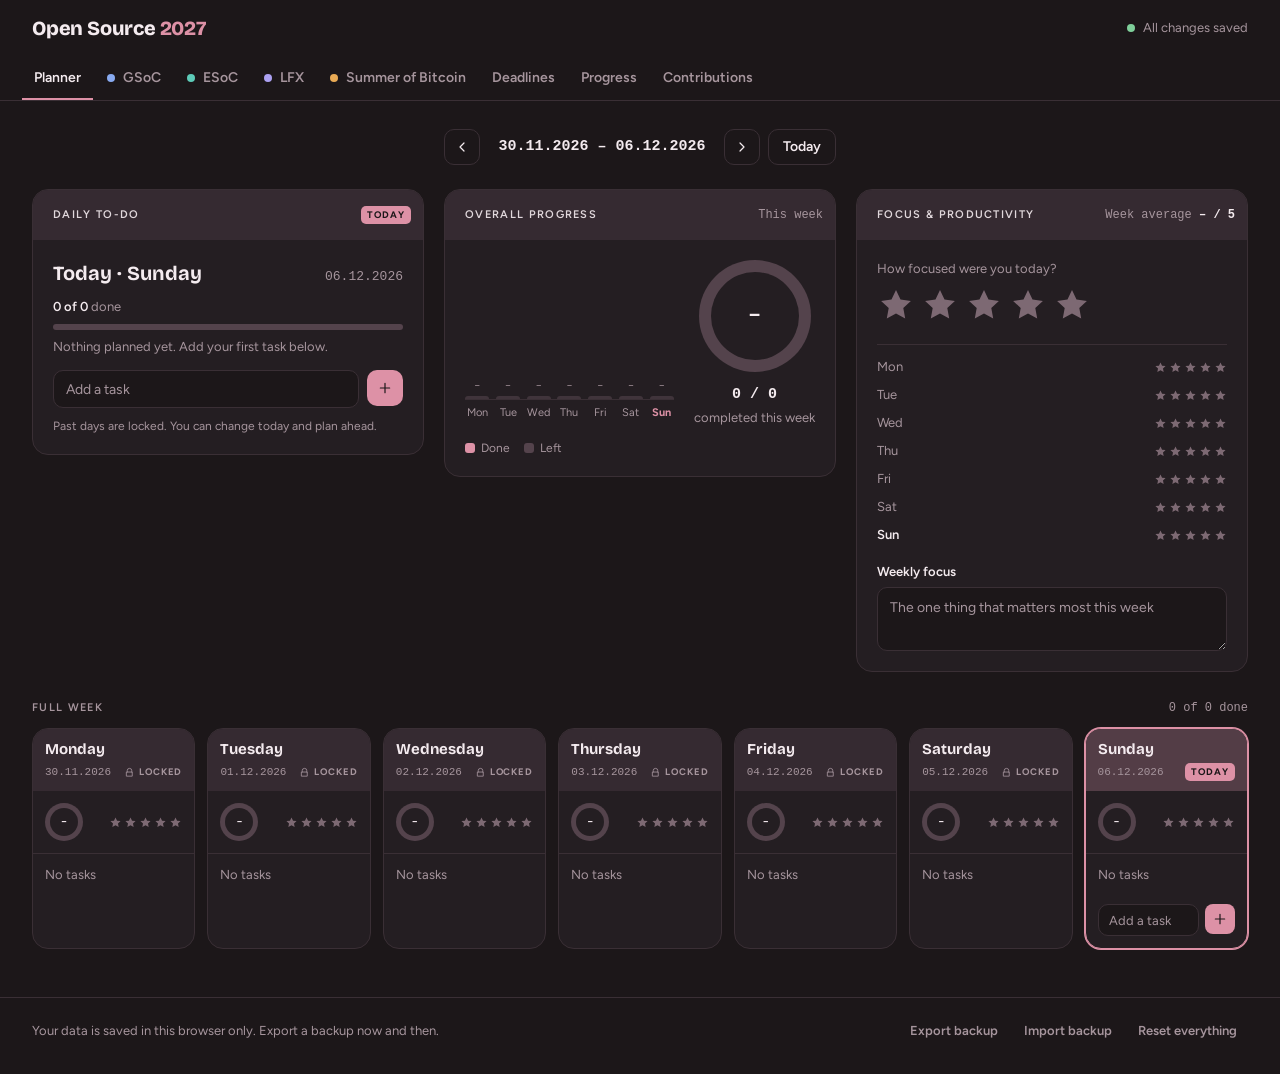
==== commit e19d772a: "Open Source 2027 planner: planner, 4 program pages, deadlines, progress and contributions" ====
--- a/index.html
+++ b/index.html
@@ -3,7 +3,7 @@
 <head>
   <meta charset="utf-8">
   <meta name="viewport" content="width=device-width, initial-scale=1">
-  <meta name="description" content="Daily open source log">
+  <meta name="description" content="Weekly planner">
   <meta name="theme-color" content="#1c1719">
   <title>Planner · Open Source 2027</title>
 
--- a/css/components.css
+++ b/css/components.css
@@ -13,7 +13,7 @@
 [hidden] { display: none !important; }
 
 /* ---------- layout ---------- */
-.os-app { background: var(--bg); }
+.os-app { container-type: inline-size; background: var(--bg); min-height: 100%; }
 .os-pad { padding: 24px; }
 .os-main { padding: 28px 32px 48px; max-width: 1280px; margin: 0 auto; }
 .os-stack { display: flex; flex-direction: column; gap: 20px; }
@@ -39,60 +39,18 @@
 .os-ic { display: inline-flex; width: 18px; height: 18px; flex: none; }
 .os-ic svg { width: 100%; height: 100%; display: block; }
 
-/* ---------- top bar and side menu ---------- */
-/* The page is a grid: top bar across the top, side menu on the left,
-   page and footer on the right. --nav-w = side menu width. */
-.os-app { --nav-w: 232px; display: grid; grid-template-columns: var(--nav-w) minmax(0, 1fr); grid-template-rows: auto 1fr auto; min-height: 100vh; }
-.os-app.is-nav-mini { --nav-w: 76px; }
-#app-header { display: contents; }
-.os-top { grid-column: 1 / -1; position: sticky; top: 0; z-index: 30; display: flex; align-items: center; gap: 14px; padding: 10px 24px 10px 16px; background: var(--bg); border-bottom: 1px solid var(--line); }
-.os-menu { appearance: none; width: 40px; height: 40px; border: 0; border-radius: 50%; background: transparent; color: var(--ink); display: grid; place-items: center; cursor: pointer; flex: none; }
-.os-menu:hover { background: var(--card-head); }
-.os-menu .os-ic { width: 22px; height: 22px; }
+/* ---------- top bar and tabs ---------- */
+.os-top { display: flex; align-items: center; justify-content: space-between; gap: 16px; padding: 16px 32px; }
 .os-brand { font: 800 20px/24px var(--font-display); letter-spacing: -.01em; margin: 0; white-space: nowrap; }
 .os-brand b { color: var(--accent); font-weight: 800; }
 .os-saved { display: inline-flex; align-items: center; gap: 8px; font-size: 13px; line-height: 18px; color: var(--muted); white-space: nowrap; }
 .os-saved::before { content: ""; width: 8px; height: 8px; border-radius: 50%; background: var(--success); }
-
-.os-nav { grid-column: 1; grid-row: 2 / 4; position: sticky; top: 61px; align-self: start; height: calc(100vh - 61px); overflow-y: auto; scrollbar-width: thin; padding: 10px 10px 24px; display: flex; flex-direction: column; gap: 6px; }
-.os-nav__group { display: flex; flex-direction: column; gap: 2px; padding-bottom: 8px; border-bottom: 1px solid var(--line); }
-.os-nav__group:last-child { border-bottom: 0; }
-.os-nav__title { margin: 8px 12px 4px; font: 600 11px/14px var(--font-body); letter-spacing: .12em; text-transform: uppercase; color: var(--muted); }
-.os-nav__item { display: flex; align-items: center; gap: 16px; height: 42px; padding: 0 12px; border-radius: var(--radius-md); color: var(--ink); text-decoration: none; font: 500 14px/20px var(--font-body); white-space: nowrap; }
-.os-nav__item:hover { background: var(--card-head); }
-.os-nav__item.is-active { background: var(--card-head); font-weight: 700; }
-.os-nav__item.is-active .os-ic { color: var(--accent); }
-.os-nav__item:focus-visible { outline: 2px solid var(--accent); outline-offset: -2px; }
-.os-nav__item .os-ic { width: 22px; height: 22px; }
-.os-nav__dot { width: 22px; height: 22px; flex: none; border-radius: 50%; background: color-mix(in srgb, var(--prog) 22%, transparent); color: var(--prog); display: grid; place-items: center; font: 700 11px/1 var(--font-body); }
-.os-nav__item.is-active .os-nav__dot { background: var(--prog); color: var(--bg); }
-.os-nav__short { display: none; }
-
-/* small menu (like YouTube's icon menu): icon on top, short name under it */
-.is-nav-mini .os-nav { padding: 6px 4px; }
-.is-nav-mini .os-nav__group { border-bottom: 0; padding-bottom: 0; }
-.is-nav-mini .os-nav__title, .is-nav-mini .os-nav__label { display: none; }
-.is-nav-mini .os-nav__item { flex-direction: column; justify-content: center; gap: 6px; height: 70px; padding: 0 2px; }
-.is-nav-mini .os-nav__short { display: block; font-size: 10px; line-height: 12px; font-weight: 500; max-width: 100%; overflow: hidden; text-overflow: ellipsis; }
-
-.os-app > main, .os-app > footer { grid-column: 2; min-width: 0; }
-.os-main { container-type: inline-size; width: 100%; }
-.os-nav-scrim { position: fixed; inset: 0; background: var(--scrim); z-index: 35; }
-
-/* phone: no menu on the side, the button slides it in over the page */
-@media (max-width: 760px) {
-  .os-app, .os-app.is-nav-mini { --nav-w: 0px; grid-template-columns: minmax(0, 1fr); }
-  .os-app > main, .os-app > footer { grid-column: 1; }
-  .os-top { padding: 8px 16px 8px 8px; }
-  .os-nav { position: fixed; top: 0; left: 0; bottom: 0; height: auto; align-self: stretch; width: 248px; z-index: 40; background: var(--card); border-right: 1px solid var(--line); padding-top: 16px; transform: translateX(-100%); transition: transform .2s ease-out; visibility: hidden; }
-  .is-nav-open .os-nav { transform: none; visibility: visible; }
-  .is-nav-mini .os-nav__title, .is-nav-mini .os-nav__label { display: revert; }
-  .is-nav-mini .os-nav__short { display: none; }
-  .is-nav-mini .os-nav__item { flex-direction: row; height: 42px; gap: 16px; padding: 0 12px; }
-  .is-nav-mini .os-nav__group { border-bottom: 1px solid var(--line); padding-bottom: 8px; }
-}
-@media (max-width: 760px) { .os-main { padding: 20px 16px 40px; } }
-@media (prefers-reduced-motion: reduce) { .os-nav { transition: none; } }
+.os-tabs { display: flex; gap: 2px; padding: 0 22px; border-bottom: 1px solid var(--line); overflow-x: auto; scrollbar-width: none; }
+.os-tabs::-webkit-scrollbar { display: none; }
+.os-tab { appearance: none; background: none; border: 0; border-bottom: 2px solid transparent; padding: 12px 12px 10px; font: 600 14px/20px var(--font-body); color: var(--muted); white-space: nowrap; cursor: pointer; display: inline-flex; align-items: center; gap: 8px; text-decoration: none; }
+.os-tab:hover { color: var(--ink); }
+.os-tab.is-active { color: var(--ink); border-bottom-color: var(--accent); }
+.os-tab i { width: 8px; height: 8px; border-radius: 50%; background: var(--prog); }
 
 /* ---------- page header ---------- */
 .os-phead { display: flex; align-items: flex-end; justify-content: space-between; gap: 16px; flex-wrap: wrap; margin-bottom: 24px; }
@@ -123,7 +81,7 @@
 .os-iconbtn:hover { background: var(--card-head); color: var(--ink); }
 .os-iconbtn--danger:hover { color: var(--danger); }
 .os-iconbtn .os-ic { width: 16px; height: 16px; }
-.os-btn:focus-visible, .os-iconbtn:focus-visible, .os-menu:focus-visible, .os-star:focus-visible, .os-seg button:focus-visible, .os-box:focus-visible { outline: 2px solid var(--accent); outline-offset: 2px; }
+.os-btn:focus-visible, .os-iconbtn:focus-visible, .os-tab:focus-visible, .os-star:focus-visible, .os-seg button:focus-visible, .os-box:focus-visible { outline: 2px solid var(--accent); outline-offset: 2px; }
 
 /* ---------- form fields ---------- */
 .os-input, .os-select, .os-textarea { width: 100%; background: var(--bg); border: 1px solid var(--line); border-radius: var(--radius-md); color: var(--ink); padding: 0 12px; height: 38px; font-size: 14px; line-height: 20px; outline: none; transition: border-color .15s, box-shadow .15s; }
@@ -175,6 +133,21 @@
 .os-ring--lg > span { font-size: 22px; }
 .os-ring--none { background: var(--track); }
 
+/* ---------- weekly bar chart ---------- */
+.os-chart { display: flex; align-items: center; gap: 20px; }
+.os-chart__plot { flex: 1; min-width: 0; }
+.os-bars { display: grid; grid-template-columns: repeat(7, minmax(0, 1fr)); gap: 6px; align-items: end; height: 132px; border-bottom: 1px solid var(--line); }
+.os-bars__col { display: flex; flex-direction: column; align-items: center; justify-content: flex-end; height: 100%; gap: 4px; }
+.os-bars__n { font: 500 10px/12px var(--font-mono); color: var(--muted); }
+.os-bars__stack { width: 100%; max-width: 24px; display: flex; flex-direction: column; border-radius: 6px 6px 0 0; overflow: hidden; }
+.os-bars__stack .done { background: var(--accent); }
+.os-bars__stack .left { background: var(--track); }
+.os-bars__x { display: grid; grid-template-columns: repeat(7, minmax(0, 1fr)); gap: 6px; margin-top: 6px; text-align: center; font-size: 11px; line-height: 14px; color: var(--muted); }
+.os-bars__x .is-today { color: var(--accent); font-weight: 700; }
+.os-legend { display: flex; gap: 14px; margin-top: 12px; font-size: 12px; line-height: 16px; color: var(--muted); }
+.os-legend span { display: inline-flex; align-items: center; gap: 6px; }
+.os-legend span::before { content: ""; width: 10px; height: 10px; border-radius: 3px; background: var(--c); }
+
 /* ---------- stars ---------- */
 .os-stars { display: inline-flex; gap: 4px; }
 .os-star { appearance: none; border: 0; padding: 0; width: var(--s, 28px); height: var(--s, 28px); background: var(--star-off); cursor: pointer; -webkit-mask: var(--star-shape) center / contain no-repeat; mask: var(--star-shape) center / contain no-repeat; transition: background .12s, transform .12s; }
@@ -185,6 +158,8 @@
 .os-stars--sm .os-star { --s: 13px; }
 .os-stars--lg { gap: 6px; }
 .os-stars--lg .os-star { --s: 38px; }
+.os-rate-row { display: flex; align-items: center; justify-content: space-between; padding: 5px 0; font-size: 13px; line-height: 18px; color: var(--muted); }
+.os-rate-row.is-today { color: var(--ink); font-weight: 600; }
 
 /* ---------- pills, chips, labels ---------- */
 .os-pill { --c: var(--muted); display: inline-flex; align-items: center; gap: 6px; height: 24px; padding: 0 10px; border-radius: 999px; font: 600 12px/1 var(--font-body); white-space: nowrap; color: var(--c); background: color-mix(in srgb, var(--c) 15%, transparent); }
@@ -297,6 +272,27 @@
 .os-tl__item.is-now .os-tl__box { background: color-mix(in srgb, var(--prog) 10%, transparent); border: 1px solid color-mix(in srgb, var(--prog) 35%, transparent); border-radius: 12px; padding: 8px 12px 10px; margin: -9px 0 0 -6px; }
 .os-tl__item.is-now .os-tl__date { color: var(--prog); }
 
+/* ---------- planner ---------- */
+.os-weekbar { display: flex; align-items: center; justify-content: center; gap: 8px; margin: 0 0 24px; flex-wrap: wrap; }
+.os-weekbar__range { font: 600 15px/20px var(--font-mono); padding: 0 10px; text-align: center; white-space: nowrap; }
+.os-today-title { display: flex; align-items: baseline; justify-content: space-between; gap: 8px; flex-wrap: wrap; }
+.os-days { display: grid; grid-template-columns: repeat(7, minmax(0, 1fr)); gap: 12px; }
+.os-day { background: var(--card); border: 1px solid var(--line); border-radius: var(--radius-lg); overflow: hidden; display: flex; flex-direction: column; min-width: 0; }
+.os-day__head { background: var(--card-head); padding: 10px 12px; display: flex; flex-direction: column; gap: 4px; }
+.os-day__sub { display: flex; align-items: center; justify-content: space-between; gap: 6px; min-height: 18px; }
+.os-day__name { font: 700 15px/20px var(--font-display); margin: 0; }
+.os-day__date { font: 500 11px/14px var(--font-mono); color: var(--muted); }
+.os-day__stats { display: flex; align-items: center; justify-content: space-between; gap: 6px; padding: 12px; border-bottom: 1px solid var(--line); }
+.os-day .os-tasks { padding: 2px 12px 6px; }
+.os-day .os-task { font-size: 13px; line-height: 18px; padding: 7px 0; gap: 8px; align-items: flex-start; }
+.os-day .os-box { width: 16px; height: 16px; margin-top: 1px; }
+.os-day .os-box:checked::after { left: 4px; top: 1px; width: 4px; height: 9px; }
+.os-day__empty { padding: 12px; font-size: 13px; line-height: 18px; color: var(--muted); }
+.os-day .os-add { margin: 0; padding: 8px 12px 12px; gap: 6px; }
+.os-day .os-add .os-input { height: 32px; font-size: 13px; padding: 0 10px; }
+.os-day.is-today { border-color: var(--accent); box-shadow: 0 0 0 1px var(--accent); }
+.os-day.is-today .os-day__head { background: color-mix(in srgb, var(--accent) 18%, var(--card-head)); }
+
 /* ---------- stats and heatmap ---------- */
 .os-stat { background: var(--card); border: 1px solid var(--line); border-radius: var(--radius-lg); padding: 18px 20px; display: flex; flex-direction: column; gap: 8px; }
 .os-stat__note { font-size: 12px; line-height: 16px; color: var(--muted); }
@@ -314,6 +310,13 @@
 .os-heat__legend { display: flex; align-items: center; gap: 4px; justify-content: flex-end; margin-top: 12px; font-size: 12px; line-height: 16px; color: var(--muted); }
 .os-heat__legend .os-heat__c { display: inline-block; }
 
+/* ---------- deadlines ---------- */
+.os-dl { display: grid; grid-template-columns: 170px minmax(0, 1fr) 128px 96px 140px; gap: 16px; align-items: center; padding: 14px 20px; border-bottom: 1px solid var(--line); }
+.os-dl:last-child { border-bottom: 0; }
+.os-dl__what { font-weight: 600; font-size: 14px; line-height: 20px; }
+.os-dl__date { font: 500 13px/18px var(--font-mono); color: var(--muted); }
+.os-dl__count { justify-self: end; }
+
 /* ---------- table ---------- */
 .os-tablewrap { overflow-x: auto; }
 .os-table { width: 100%; border-collapse: collapse; font-size: 14px; line-height: 20px; }
@@ -335,10 +338,14 @@
 
 /* ---------- phone and narrow widths (the app reacts to its own width) ---------- */
 @container (max-width: 1060px) {
+  .os-days { grid-template-columns: repeat(7, minmax(190px, 1fr)); overflow-x: auto; padding-bottom: 6px; }
   .os-grid-3 { grid-template-columns: 1fr 1fr; }
   .os-grid-3 > :last-child { grid-column: 1 / -1; }
 }
 @container (max-width: 760px) {
+  .os-top { padding: 14px 16px; }
+  .os-tabs { padding: 0 6px; }
+  .os-main { padding: 20px 16px 40px; }
   .os-h1 { font-size: 32px; line-height: 36px; }
   .os-grid-3, .os-split, .os-props, .os-grid-4 { grid-template-columns: 1fr; }
   .os-grid-3 > :last-child { grid-column: auto; }
@@ -354,44 +361,11 @@
   .os-org__stack { grid-area: stack; }
   .os-org__status { grid-area: status; }
   .os-org__actions { grid-area: act; }
+  .os-dl { grid-template-columns: 1fr auto; gap: 6px 12px; padding: 14px 16px; }
+  .os-dl > .os-chip { grid-column: 1 / -1; justify-self: start; }
   .os-addform { grid-template-columns: 1fr 1fr; }
   .os-addform > .os-field:nth-child(2) { grid-column: 1 / -1; }
   .os-modal__body { grid-template-columns: 1fr; }
   .os-seg { grid-template-columns: 1fr 1fr; }
+  .os-weekbar__range { font-size: 13px; }
 }
-
-/* ---------- planner: daily open source log ---------- */
-.os-plan-head { display: flex; align-items: flex-end; justify-content: space-between; gap: 20px; flex-wrap: wrap; margin-bottom: 24px; }
-.os-plan-date { display: flex; flex-direction: column; align-items: flex-end; gap: 10px; text-align: right; }
-.os-plan-date__text { display: flex; flex-direction: column; align-items: flex-end; gap: 4px; }
-.os-plan-date__day { font: 800 28px/32px var(--font-display); letter-spacing: -.01em; }
-.os-plan-date__num { font-size: 15px; line-height: 20px; color: var(--muted); }
-.os-plan-date__nav .os-btn:disabled { opacity: .45; cursor: default; }
-.os-plan-block { border-left: 4px solid var(--prog); }
-.os-plan-block__head { flex-wrap: wrap; }
-.os-plan-block__head .os-h2 { font-size: 19px; line-height: 24px; }
-.os-plan-block__dot { width: 10px; height: 10px; border-radius: 50%; background: var(--prog); }
-.os-plan-block__body { display: flex; flex-direction: column; gap: 12px; }
-.os-plan-empty { margin: 0; }
-.os-log { border: 1px solid var(--line); border-radius: var(--radius-md); padding: 14px 16px; background: color-mix(in srgb, var(--card-head) 25%, var(--card)); }
-.os-log__top { display: flex; align-items: center; justify-content: space-between; gap: 12px; }
-.os-log__org { display: flex; align-items: center; gap: 8px; min-width: 0; }
-.os-log__org .os-ic { color: var(--prog); }
-.os-log__org .os-h3 { overflow-wrap: anywhere; }
-.os-log__actions { gap: 2px; flex: none; }
-.os-log__tech { display: flex; flex-wrap: wrap; gap: 6px; margin-top: 10px; }
-.os-log__grid { display: grid; grid-template-columns: repeat(3, minmax(0, 1fr)); gap: 16px; margin-top: 14px; padding-top: 14px; border-top: 1px solid var(--line); }
-.os-log__cell { min-width: 0; display: flex; flex-direction: column; gap: 6px; }
-.os-log__cell .os-label { display: inline-flex; align-items: center; gap: 6px; }
-.os-log__cell .os-label .os-ic { width: 14px; height: 14px; }
-.os-log__cell .os-p { font-size: 14px; line-height: 20px; overflow-wrap: anywhere; }
-.os-log__text { white-space: pre-wrap; }
-.os-log__links { display: flex; flex-wrap: wrap; gap: 6px 14px; }
-.os-entry-link { display: inline-flex; align-items: center; gap: 6px; font-size: 13px; line-height: 18px; color: var(--accent); text-decoration: none; min-width: 0; }
-.os-entry-link span { overflow: hidden; text-overflow: ellipsis; white-space: nowrap; }
-.os-entry-link:hover span { text-decoration: underline; }
-.os-entry-link .os-ic { width: 15px; height: 15px; }
-@container (max-width: 760px) {
-  .os-log__grid { grid-template-columns: 1fr; gap: 12px; }
-  .os-plan-date, .os-plan-date__text { align-items: flex-start; text-align: left; }
-}
--- a/css/app.css
+++ b/css/app.css
@@ -5,6 +5,7 @@
 a.os-brand { color: var(--ink); text-decoration: none; }
 .os-saved.is-error { color: var(--danger); }
 .os-saved.is-error::before { background: var(--danger); }
+.os-tab { text-decoration: none; }
 
 /* page header link to the official site */
 .os-phead__sub a { color: var(--muted); text-decoration: none; display: inline-flex; align-items: center; gap: 4px; }
@@ -17,6 +18,7 @@
 
 /* empty list inside a card */
 .os-list-empty { margin: 8px 0 0; font-size: 13px; line-height: 18px; color: var(--muted); }
+.os-day .os-list-empty { margin: 0; padding: 12px; }
 
 /* footer */
 .os-foot { display: flex; align-items: center; justify-content: space-between; gap: 12px; flex-wrap: wrap; max-width: 1280px; margin: 0 auto; padding: 18px 32px 28px; border-top: 1px solid var(--line); font-size: 13px; line-height: 18px; color: var(--muted); }
@@ -51,13 +53,19 @@
 /* extra pill colours */
 .os-pill--closed { --c: var(--muted); }
 
+/* deadlines */
+.os-dl.is-past { opacity: .55; }
+.os-dl__note { display: block; margin-top: 2px; font-size: 12px; line-height: 16px; font-weight: 400; color: var(--muted); }
+.os-legend-row { display: flex; flex-wrap: wrap; gap: 8px 18px; margin-bottom: 16px; }
+.os-legend-row > span { display: inline-flex; align-items: center; gap: 6px; font-size: 13px; line-height: 18px; color: var(--muted); }
+
 /* touch screens have no hover, so keep delete buttons visible */
 @media (hover: none) {
   .os-task .os-iconbtn, .os-entry .os-iconbtn, .os-tl__del { opacity: 1; }
 }
 
 /* phone */
-@media (max-width: 760px) {
+@container (max-width: 760px) {
   .os-foot { padding: 18px 16px 24px; }
 }
 /* the modal sits outside .os-app, so it uses a normal media query */
@@ -71,7 +79,3 @@
 
 /* text only screen readers hear (screen reader = software that reads the page aloud) */
 .os-sr { position: absolute; width: 1px; height: 1px; padding: 0; margin: -1px; overflow: hidden; clip: rect(0 0 0 0); white-space: nowrap; border: 0; }
-
-/* Daily learning: edit and delete buttons, and the edit box */
-.os-entry__actions { display: flex; gap: 2px; flex: none; }
-.os-entry.is-editing .os-textarea { margin-top: 6px; min-height: 72px; }
